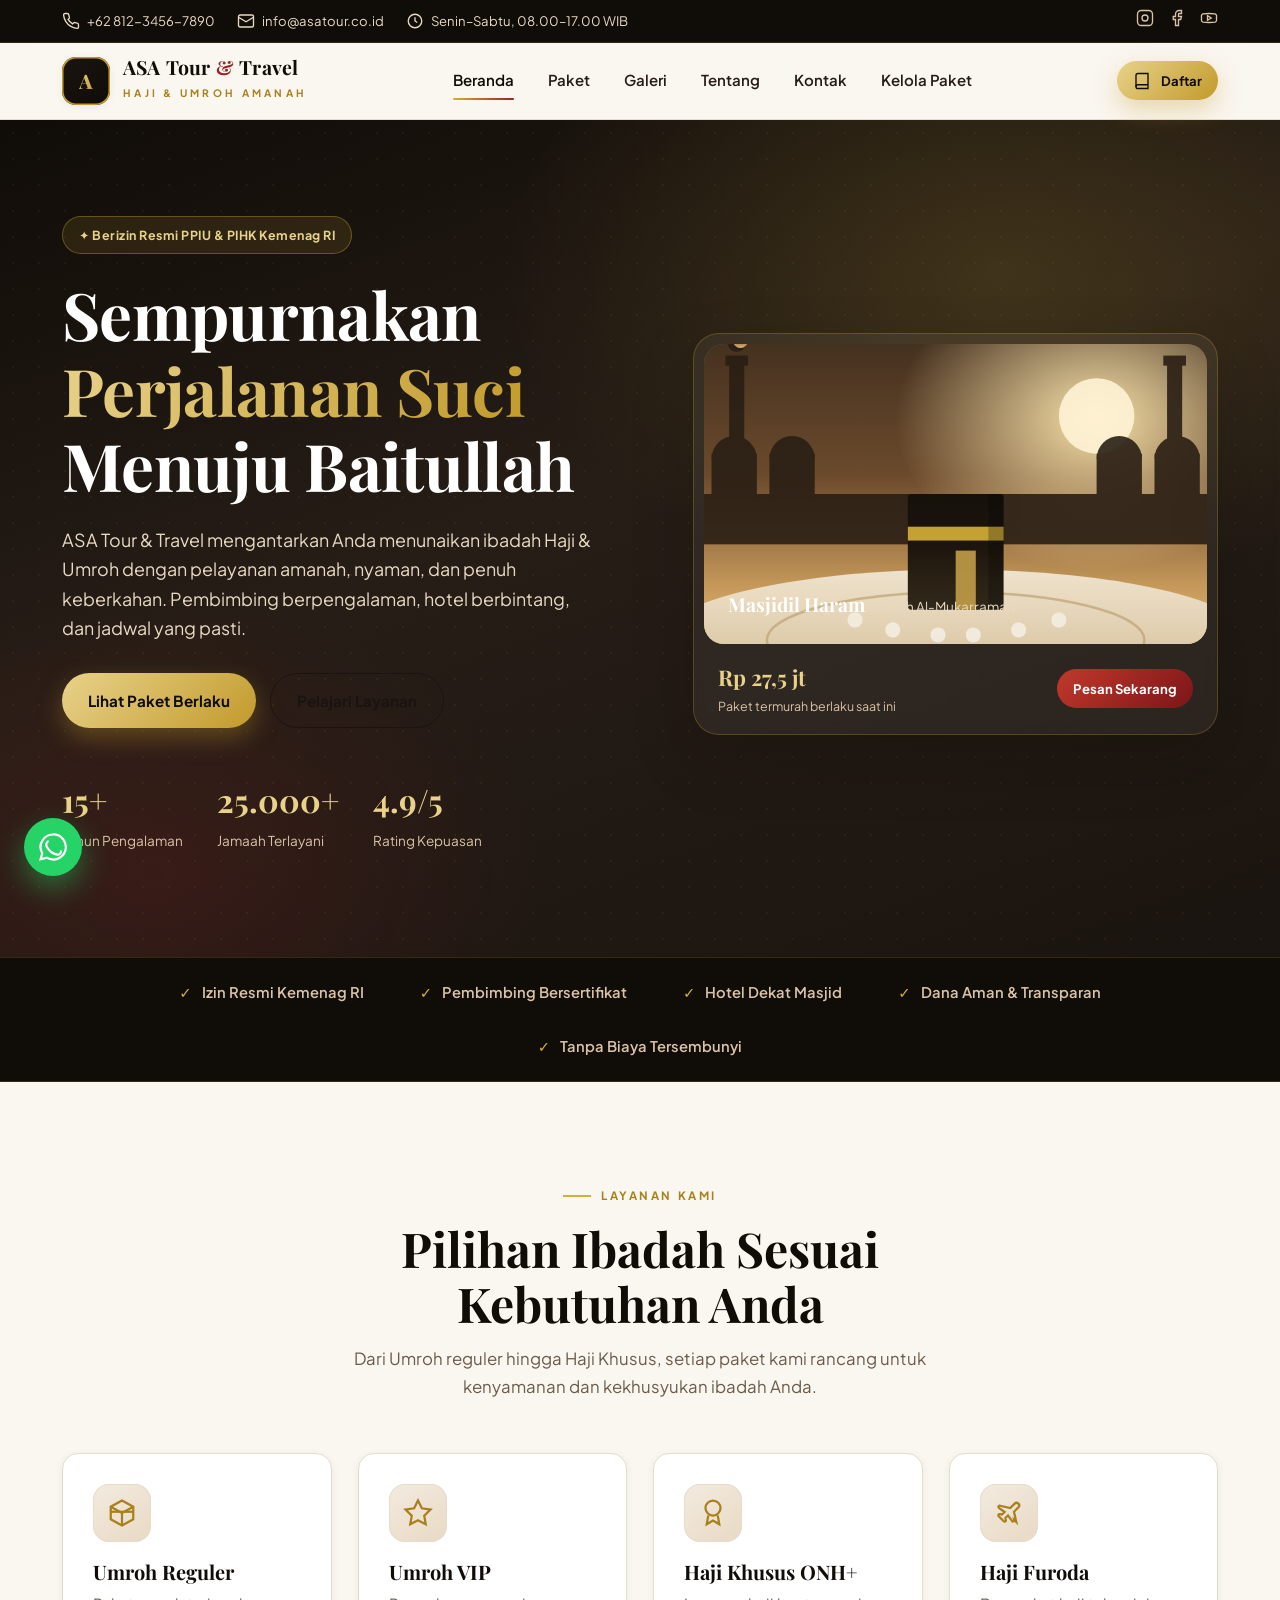
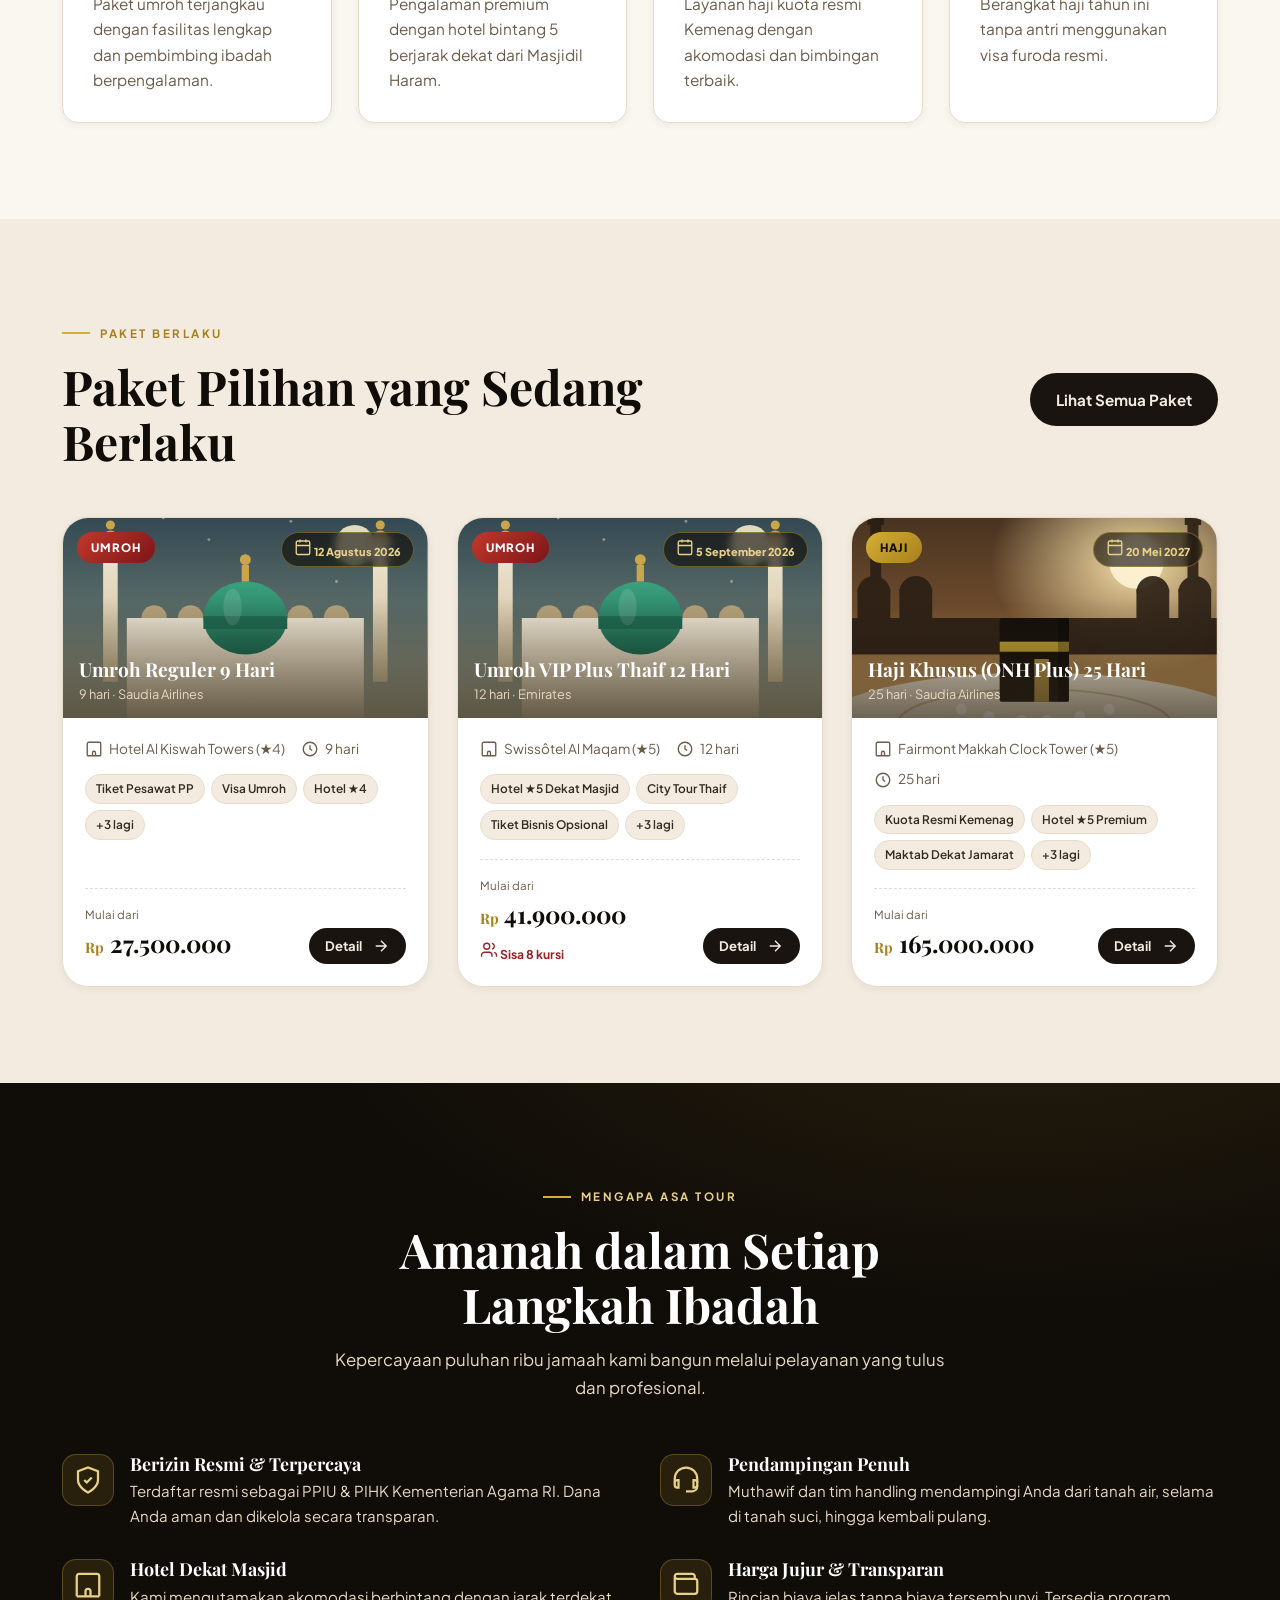
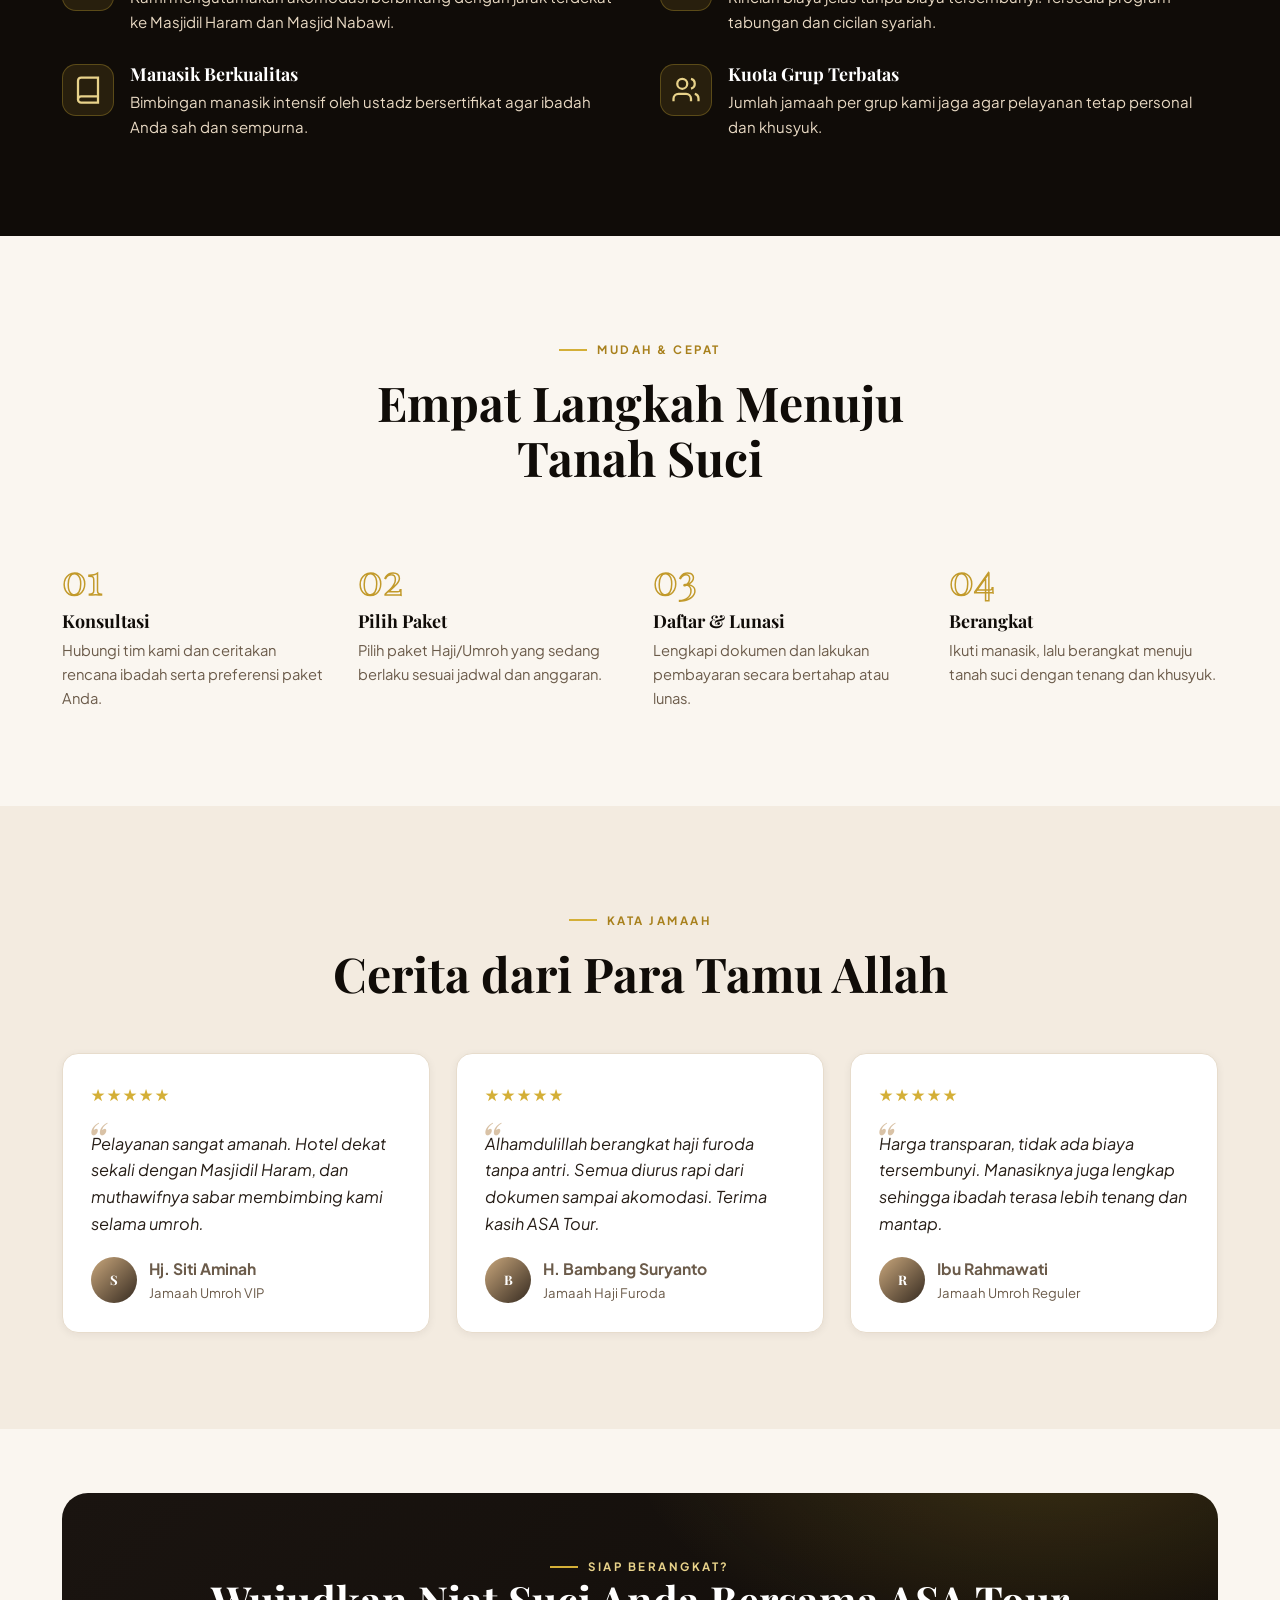
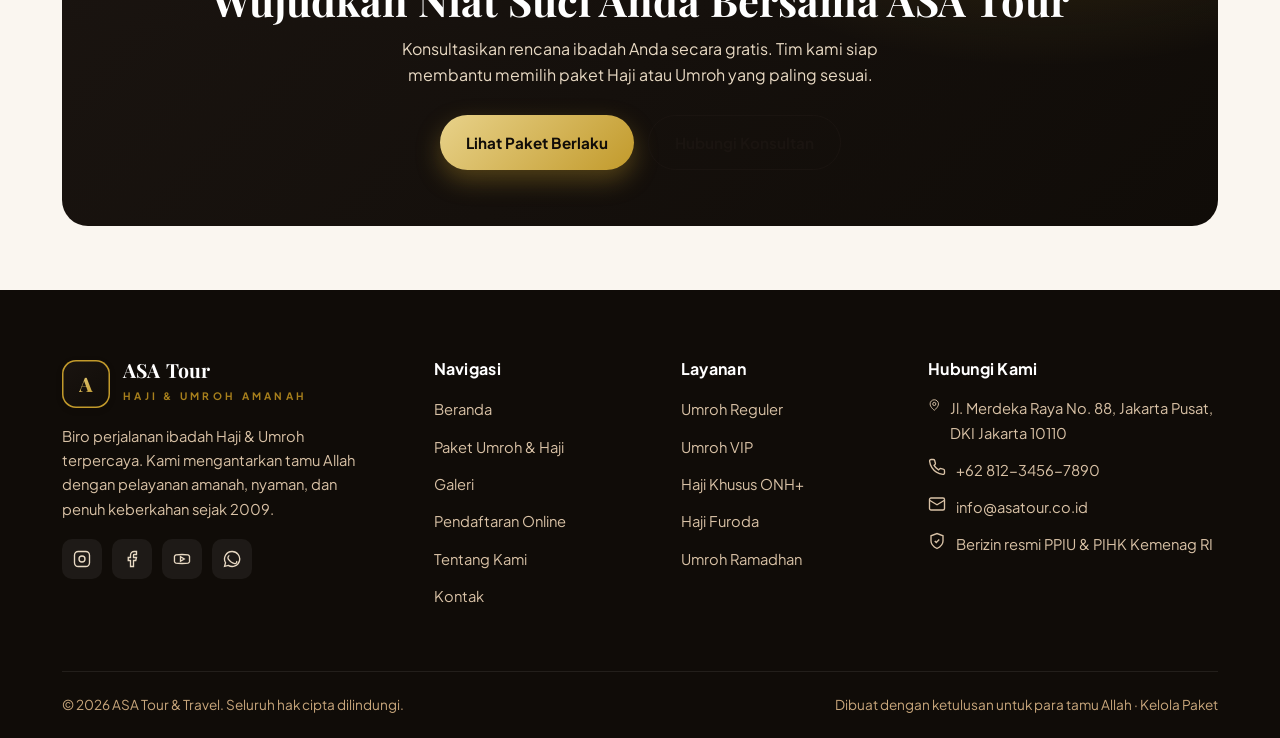
==== index.html @ 27e1a536 "feat: ASA Tour & Travel Haji & Umroh website - 7 pages: home, packages, gallery, online registration" ====
<!DOCTYPE html>
<html lang="id">
<head>
  <meta charset="UTF-8" />
  <meta name="viewport" content="width=device-width, initial-scale=1.0" />
  <title>ASA Tour &amp; Travel — Biro Perjalanan Haji &amp; Umroh Amanah</title>
  <meta name="description" content="ASA Tour & Travel — biro perjalanan ibadah Haji & Umroh terpercaya. Paket Umroh & Haji Khusus dengan pelayanan amanah, hotel berbintang, dan pembimbing berpengalaman." />
  <link rel="preconnect" href="https://fonts.googleapis.com" />
  <link rel="preconnect" href="https://fonts.gstatic.com" crossorigin />
  <link href="https://fonts.googleapis.com/css2?family=Playfair+Display:wght@500;600;700;800&family=Plus+Jakarta+Sans:wght@400;500;600;700;800&display=swap" rel="stylesheet" />
  <link rel="stylesheet" href="assets/css/style.css" />
</head>
<body>
  <div id="header"></div>

  <!-- ===================== HERO ===================== -->
  <section class="hero">
    <div class="container">
      <div class="hero-inner">
        <div class="hero-copy reveal">
          <span class="hero-badge">✦ Berizin Resmi PPIU &amp; PIHK Kemenag RI</span>
          <h1>Sempurnakan <span class="accent">Perjalanan Suci</span> Menuju Baitullah</h1>
          <p class="lead">ASA Tour &amp; Travel mengantarkan Anda menunaikan ibadah Haji &amp; Umroh dengan pelayanan amanah, nyaman, dan penuh keberkahan. Pembimbing berpengalaman, hotel berbintang, dan jadwal yang pasti.</p>
          <div class="hero-actions">
            <a href="paket.html" class="btn btn-gold">Lihat Paket Berlaku</a>
            <a href="#layanan" class="btn btn-ghost">Pelajari Layanan</a>
          </div>
          <div class="hero-stats">
            <div class="stat"><b>15+</b><span>Tahun Pengalaman</span></div>
            <div class="stat"><b>25.000+</b><span>Jamaah Terlayani</span></div>
            <div class="stat"><b>4.9/5</b><span>Rating Kepuasan</span></div>
          </div>
        </div>
        <div class="hero-visual reveal">
          <div class="hero-card">
            <div class="hc-image" id="heroScene">
              <div class="hc-caption"><b>Masjidil Haram</b><span>Makkah Al-Mukarramah</span></div>
            </div>
            <div class="hc-meta">
              <div class="hc-price"><b id="heroPrice">Rp 23,9 jt</b><span>Paket termurah berlaku saat ini</span></div>
              <a href="paket.html" class="btn btn-red btn-sm">Pesan Sekarang</a>
            </div>
          </div>
        </div>
      </div>
    </div>
  </section>

  <!-- ===================== TRUST STRIP ===================== -->
  <div class="trust">
    <div class="container">
      <span class="t-item"><span class="ic">✓</span> Izin Resmi Kemenag RI</span>
      <span class="t-item"><span class="ic">✓</span> Pembimbing Bersertifikat</span>
      <span class="t-item"><span class="ic">✓</span> Hotel Dekat Masjid</span>
      <span class="t-item"><span class="ic">✓</span> Dana Aman &amp; Transparan</span>
      <span class="t-item"><span class="ic">✓</span> Tanpa Biaya Tersembunyi</span>
    </div>
  </div>

  <!-- ===================== LAYANAN ===================== -->
  <section class="section" id="layanan">
    <div class="container">
      <div class="section-head center reveal">
        <span class="eyebrow">Layanan Kami</span>
        <h2>Pilihan Ibadah Sesuai Kebutuhan Anda</h2>
        <p>Dari Umroh reguler hingga Haji Khusus, setiap paket kami rancang untuk kenyamanan dan kekhusyukan ibadah Anda.</p>
      </div>
      <div class="grid grid-4" id="services"></div>
    </div>
  </section>

  <!-- ===================== PAKET UNGGULAN ===================== -->
  <section class="section bg-alt">
    <div class="container">
      <div class="pkg-toolbar">
        <div class="section-head reveal" style="margin-bottom:0">
          <span class="eyebrow">Paket Berlaku</span>
          <h2>Paket Pilihan yang Sedang Berlaku</h2>
        </div>
        <a href="paket.html" class="btn btn-dark">Lihat Semua Paket</a>
      </div>
      <div class="pkg-grid" id="featured"></div>
    </div>
  </section>

  <!-- ===================== KEUNGGULAN ===================== -->
  <section class="section bg-ink">
    <div class="container">
      <div class="section-head center reveal">
        <span class="eyebrow">Mengapa ASA Tour</span>
        <h2>Amanah dalam Setiap Langkah Ibadah</h2>
        <p>Kepercayaan puluhan ribu jamaah kami bangun melalui pelayanan yang tulus dan profesional.</p>
      </div>
      <div class="grid grid-2" id="whyus" style="gap:30px 40px"></div>
    </div>
  </section>

  <!-- ===================== PROSES ===================== -->
  <section class="section">
    <div class="container">
      <div class="section-head center reveal">
        <span class="eyebrow">Mudah &amp; Cepat</span>
        <h2>Empat Langkah Menuju Tanah Suci</h2>
      </div>
      <div class="steps" id="steps"></div>
    </div>
  </section>

  <!-- ===================== TESTIMONI ===================== -->
  <section class="section bg-alt">
    <div class="container">
      <div class="section-head center reveal">
        <span class="eyebrow">Kata Jamaah</span>
        <h2>Cerita dari Para Tamu Allah</h2>
      </div>
      <div class="grid grid-3" id="testi"></div>
    </div>
  </section>

  <!-- ===================== CTA ===================== -->
  <section class="section--tight">
    <div class="container">
      <div class="cta-band reveal">
        <span class="eyebrow" style="color:var(--gold-300);justify-content:center">Siap Berangkat?</span>
        <h2>Wujudkan Niat Suci Anda Bersama ASA Tour</h2>
        <p>Konsultasikan rencana ibadah Anda secara gratis. Tim kami siap membantu memilih paket Haji atau Umroh yang paling sesuai.</p>
        <div class="cta-actions">
          <a href="paket.html" class="btn btn-gold">Lihat Paket Berlaku</a>
          <a href="kontak.html" class="btn btn-ghost">Hubungi Konsultan</a>
        </div>
      </div>
    </div>
  </section>

  <div id="footer"></div>

  <script src="assets/js/data.js"></script>
  <script src="assets/js/layout.js"></script>
  <script src="assets/js/scenes.js"></script>
  <script src="assets/js/cards.js"></script>
  <script src="assets/js/home.js"></script>
</body>
</html>
---- assets/css/style.css ----
/* =========================================================
   ASA Tour & Travel — Design System
   Palette: dominant milk-brown (coklat susu) & black,
   accents in gold and red.
   ========================================================= */

:root {
  /* --- Milk brown (coklat susu) scale --- */
  --milk-50:  #faf6f0;
  --milk-100: #f3ebe0;
  --milk-200: #e8d9c3;
  --milk-300: #d9c2a6;
  --milk-400: #c9a77c;
  --milk-500: #b88f5f;
  --milk-600: #9c7448;

  /* --- Black / espresso scale --- */
  --ink-900: #100c08;
  --ink-800: #1a1410;
  --ink-700: #261d16;
  --ink-600: #352a20;
  --ink-500: #4a3a2c;

  /* --- Gold accent --- */
  --gold-300: #e8d28a;
  --gold-400: #d4af37;
  --gold-500: #c29a2b;
  --gold-600: #a8801c;

  /* --- Red accent --- */
  --red-400: #c0392b;
  --red-500: #9b2226;
  --red-600: #7d1518;

  /* --- Semantic --- */
  --bg:            var(--milk-50);
  --bg-alt:        var(--milk-100);
  --surface:       #ffffff;
  --text:          var(--ink-800);
  --text-soft:     #6b5b4a;
  --text-invert:   var(--milk-100);
  --border:        #e7dccc;
  --gold:          var(--gold-400);
  --red:           var(--red-500);

  --shadow-sm: 0 2px 8px rgba(26, 20, 16, 0.06);
  --shadow-md: 0 10px 30px rgba(26, 20, 16, 0.10);
  --shadow-lg: 0 24px 60px rgba(16, 12, 8, 0.22);

  --radius-sm: 8px;
  --radius:    16px;
  --radius-lg: 26px;

  --maxw: 1200px;
  --font-head: "Playfair Display", "Georgia", serif;
  --font-body: "Plus Jakarta Sans", "Segoe UI", system-ui, sans-serif;

  --ease: cubic-bezier(0.22, 1, 0.36, 1);
}

/* ----------------------------- Reset ----------------------------- */
*, *::before, *::after { box-sizing: border-box; }
* { margin: 0; padding: 0; }
html { scroll-behavior: smooth; -webkit-text-size-adjust: 100%; }

body {
  font-family: var(--font-body);
  color: var(--text);
  background: var(--bg);
  line-height: 1.65;
  font-size: 16px;
  overflow-x: hidden;
}

img { max-width: 100%; display: block; }
a { color: inherit; text-decoration: none; }
button { font-family: inherit; cursor: pointer; border: none; background: none; }
ul { list-style: none; }

h1, h2, h3, h4 { font-family: var(--font-head); font-weight: 700; line-height: 1.15; color: var(--ink-900); }

::selection { background: var(--gold); color: var(--ink-900); }

/* ----------------------------- Layout helpers ----------------------------- */
.container { width: 100%; max-width: var(--maxw); margin-inline: auto; padding-inline: 22px; }
.section { padding: 96px 0; }
.section--tight { padding: 64px 0; }
.bg-alt { background: var(--bg-alt); }
.bg-ink {
  background:
    radial-gradient(1200px 500px at 80% -10%, rgba(212,175,55,.10), transparent 60%),
    var(--ink-900);
  color: var(--text-invert);
}
.bg-ink h1, .bg-ink h2, .bg-ink h3 { color: #fff; }

.eyebrow {
  display: inline-flex; align-items: center; gap: 10px;
  font-family: var(--font-body); font-weight: 700;
  letter-spacing: .22em; text-transform: uppercase;
  font-size: .72rem; color: var(--gold-600);
}
.eyebrow::before { content: ""; width: 28px; height: 2px; background: var(--gold); display: inline-block; }
.bg-ink .eyebrow { color: var(--gold-300); }

.section-head { max-width: 640px; margin-bottom: 52px; }
.section-head.center { margin-inline: auto; text-align: center; }
.section-head.center .eyebrow { justify-content: center; }
.section-head h2 { font-size: clamp(1.9rem, 4vw, 3rem); margin: 16px 0 14px; }
.section-head p { color: var(--text-soft); font-size: 1.05rem; }
.bg-ink .section-head p { color: var(--milk-200); }

/* ----------------------------- Buttons ----------------------------- */
.btn {
  display: inline-flex; align-items: center; justify-content: center; gap: 10px;
  padding: 14px 26px; border-radius: 999px; font-weight: 700; font-size: .95rem;
  transition: transform .25s var(--ease), box-shadow .25s var(--ease), background .25s, color .25s;
  white-space: nowrap;
}
.btn:active { transform: translateY(1px) scale(.99); }
.btn-gold {
  background: linear-gradient(135deg, var(--gold-300), var(--gold-500));
  color: var(--ink-900); box-shadow: 0 10px 24px rgba(196,154,43,.35);
}
.btn-gold:hover { transform: translateY(-3px); box-shadow: 0 16px 34px rgba(196,154,43,.45); }
.btn-dark { background: var(--ink-800); color: var(--milk-100); }
.btn-dark:hover { transform: translateY(-3px); background: var(--ink-900); box-shadow: var(--shadow-md); }
.btn-red { background: linear-gradient(135deg, var(--red-400), var(--red-600)); color: #fff; }
.btn-red:hover { transform: translateY(-3px); box-shadow: 0 14px 30px rgba(123,21,24,.4); }
.btn-ghost { border: 1.5px solid currentColor; color: var(--ink-800); }
.btn-ghost:hover { background: var(--ink-900); color: var(--milk-100); border-color: var(--ink-900); }
.bg-ink .btn-ghost { color: var(--milk-100); }
.bg-ink .btn-ghost:hover { background: var(--milk-100); color: var(--ink-900); }
.btn-sm { padding: 9px 16px; font-size: .82rem; }
.btn-block { width: 100%; }

/* ----------------------------- Top bar ----------------------------- */
.topbar {
  background: var(--ink-900); color: var(--milk-200);
  font-size: .82rem; border-bottom: 1px solid rgba(212,175,55,.18);
}
.topbar .container { display: flex; justify-content: space-between; align-items: center; gap: 16px; padding-block: 9px; }
.topbar a:hover { color: var(--gold-300); }
.topbar .tb-left { display: flex; gap: 22px; flex-wrap: wrap; }
.topbar .tb-left span { display: inline-flex; align-items: center; gap: 7px; }
.topbar .tb-social { display: flex; gap: 14px; }
.topbar .tb-social a { color: var(--milk-300); }

/* ----------------------------- Header / Nav ----------------------------- */
.site-header {
  position: sticky; top: 0; z-index: 100;
  background: rgba(250,246,240,.86); backdrop-filter: blur(14px);
  border-bottom: 1px solid var(--border);
  transition: box-shadow .3s, background .3s;
}
.site-header.scrolled { box-shadow: var(--shadow-sm); background: rgba(250,246,240,.96); }
.nav { display: flex; align-items: center; justify-content: space-between; gap: 18px; padding-block: 14px; }

.brand { display: flex; align-items: center; gap: 13px; }
.brand-mark {
  width: 48px; height: 48px; border-radius: 14px; flex-shrink: 0;
  background: linear-gradient(145deg, var(--ink-800), var(--ink-900));
  display: grid; place-items: center; position: relative;
  box-shadow: inset 0 0 0 1.5px var(--gold-500), var(--shadow-sm);
}
.brand-mark span {
  font-family: var(--font-head); font-weight: 800; font-size: 1.25rem;
  background: linear-gradient(135deg, var(--gold-300), var(--gold-500));
  -webkit-background-clip: text; background-clip: text; color: transparent;
}
.brand-text b { font-family: var(--font-head); font-size: 1.22rem; color: var(--ink-900); letter-spacing: .01em; display: block; line-height: 1.05; }
.brand-text small { font-size: .64rem; letter-spacing: .32em; text-transform: uppercase; color: var(--gold-600); font-weight: 700; }

.nav-links { display: flex; align-items: center; gap: 4px; }
.nav-links a {
  padding: 9px 15px; border-radius: 999px; font-weight: 600; font-size: .94rem; color: var(--ink-700);
  position: relative; transition: color .2s, background .2s;
}
.nav-links a:hover { color: var(--gold-600); }
.nav-links a.active { color: var(--ink-900); }
.nav-links a.active::after {
  content: ""; position: absolute; left: 15px; right: 15px; bottom: 2px; height: 2px;
  background: linear-gradient(90deg, var(--gold-400), var(--red-500)); border-radius: 2px;
}
.nav-cta { display: flex; align-items: center; gap: 10px; }

.nav-toggle { display: none; width: 44px; height: 44px; border-radius: 12px; flex-direction: column; gap: 5px; justify-content: center; align-items: center; background: var(--ink-900); }
.nav-toggle span { width: 20px; height: 2px; background: var(--milk-100); border-radius: 2px; transition: .3s; }
.nav-toggle.open span:nth-child(1) { transform: translateY(7px) rotate(45deg); }
.nav-toggle.open span:nth-child(2) { opacity: 0; }
.nav-toggle.open span:nth-child(3) { transform: translateY(-7px) rotate(-45deg); }

/* ----------------------------- Hero ----------------------------- */
.hero { position: relative; color: var(--milk-100); overflow: hidden; isolation: isolate; }
.hero::before {
  content: ""; position: absolute; inset: 0; z-index: -2;
  background:
    radial-gradient(900px 600px at 78% 18%, rgba(212,175,55,.16), transparent 55%),
    radial-gradient(700px 500px at 12% 90%, rgba(155,34,38,.18), transparent 55%),
    linear-gradient(160deg, var(--ink-900) 0%, var(--ink-700) 45%, var(--ink-800) 100%);
}
.hero::after {
  content: ""; position: absolute; inset: 0; z-index: -1; opacity: .12;
  background-image: radial-gradient(rgba(212,175,55,.55) 1px, transparent 1px);
  background-size: 26px 26px;
}
.hero-inner { display: grid; grid-template-columns: 1.05fr .95fr; gap: 50px; align-items: center; padding: 96px 0 104px; }
.hero-badge {
  display: inline-flex; align-items: center; gap: 9px; padding: 8px 16px; border-radius: 999px;
  background: rgba(212,175,55,.12); border: 1px solid rgba(212,175,55,.35);
  color: var(--gold-300); font-weight: 700; font-size: .78rem; letter-spacing: .04em; margin-bottom: 22px;
}
.hero h1 { font-size: clamp(2.4rem, 5.4vw, 4.1rem); color: #fff; letter-spacing: -.01em; }
.hero h1 .accent {
  background: linear-gradient(120deg, var(--gold-300), var(--gold-500));
  -webkit-background-clip: text; background-clip: text; color: transparent;
}
.hero p.lead { margin: 22px 0 30px; font-size: 1.12rem; color: var(--milk-200); max-width: 540px; }
.hero-actions { display: flex; gap: 14px; flex-wrap: wrap; }
.hero-stats { display: flex; gap: 34px; margin-top: 46px; flex-wrap: wrap; }
.hero-stats .stat b { font-family: var(--font-head); font-size: 2rem; color: var(--gold-300); display: block; }
.hero-stats .stat span { font-size: .85rem; color: var(--milk-300); }

.hero-card {
  background: rgba(255,255,255,.06); border: 1px solid rgba(212,175,55,.25);
  border-radius: var(--radius-lg); padding: 10px; backdrop-filter: blur(6px);
  box-shadow: var(--shadow-lg);
}
.hero-card .hc-image {
  height: 300px; border-radius: 20px; position: relative; overflow: hidden;
  background:
    linear-gradient(180deg, transparent 30%, rgba(16,12,8,.7)),
    radial-gradient(120% 120% at 50% 0%, var(--milk-400), var(--ink-700) 75%);
  display: flex; align-items: flex-end; padding: 24px;
}
.hc-kaaba {
  position: absolute; top: 50%; left: 50%; transform: translate(-50%,-58%);
  width: 110px; height: 110px; border-radius: 14px;
  background: linear-gradient(160deg, #2b2b2b, #050505);
  box-shadow: 0 0 0 6px rgba(212,175,55,.18), 0 20px 50px rgba(0,0,0,.5);
}
.hc-kaaba::after {
  content: ""; position: absolute; left: 0; right: 0; top: 38%; height: 14px;
  background: repeating-linear-gradient(90deg, var(--gold-400) 0 8px, transparent 8px 14px);
  opacity: .8;
}
.hero-card .hc-caption { position: relative; z-index: 2; }
.hero-card .hc-caption b { color: #fff; font-family: var(--font-head); font-size: 1.2rem; }
.hero-card .hc-caption span { color: var(--milk-200); font-size: .85rem; }
.hero-card .hc-meta { display: flex; justify-content: space-between; align-items: center; padding: 16px 14px 8px; }
.hc-price b { color: var(--gold-300); font-size: 1.35rem; font-family: var(--font-head); }
.hc-price span { color: var(--milk-300); font-size: .78rem; display: block; }

/* marquee trust strip */
.trust { border-top: 1px solid rgba(212,175,55,.18); border-bottom: 1px solid rgba(212,175,55,.18); background: var(--ink-900); }
.trust .container { display: flex; flex-wrap: wrap; gap: 30px 56px; justify-content: center; align-items: center; padding-block: 22px; }
.trust .t-item { color: var(--milk-300); font-weight: 600; font-size: .92rem; display: inline-flex; align-items: center; gap: 10px; }
.trust .t-item .ic { color: var(--gold-400); }

/* ----------------------------- Generic cards / grids ----------------------------- */
.grid { display: grid; gap: 26px; }
.grid-2 { grid-template-columns: repeat(2, 1fr); }
.grid-3 { grid-template-columns: repeat(3, 1fr); }
.grid-4 { grid-template-columns: repeat(4, 1fr); }

.card {
  background: var(--surface); border: 1px solid var(--border); border-radius: var(--radius);
  padding: 30px; box-shadow: var(--shadow-sm); transition: transform .3s var(--ease), box-shadow .3s, border-color .3s;
}
.card:hover { transform: translateY(-6px); box-shadow: var(--shadow-md); border-color: var(--milk-300); }
.card .card-ic {
  width: 58px; height: 58px; border-radius: 16px; display: grid; place-items: center; margin-bottom: 18px;
  background: linear-gradient(145deg, var(--milk-100), var(--milk-200)); color: var(--gold-600);
  box-shadow: inset 0 0 0 1px var(--border);
}
.card h3 { font-size: 1.25rem; margin-bottom: 8px; }
.card p { color: var(--text-soft); font-size: .96rem; }

/* ----------------------------- Registration ----------------------------- */
.register-grid { display: grid; grid-template-columns: 1.5fr 1fr; gap: 34px; align-items: start; }
.register-card { background: var(--surface); border: 1px solid var(--border); border-radius: var(--radius-lg); padding: 34px; box-shadow: var(--shadow-sm); }
.register-card h3 { font-size: 1.4rem; margin-bottom: 4px; }
.form-section-title { font-family: var(--font-body); font-weight: 800; font-size: .82rem; letter-spacing: .12em; text-transform: uppercase; color: var(--gold-600); margin: 22px 0 12px; display: flex; align-items: center; gap: 10px; }
.form-section-title::after { content: ""; flex: 1; height: 1px; background: var(--border); }
.summary-card { position: sticky; top: 92px; background: var(--surface); border: 1px solid var(--border); border-radius: var(--radius-lg); overflow: hidden; box-shadow: var(--shadow-sm); }
.summary-card .sum-media { position: relative; height: 160px; }
.summary-card .sum-media .pkg-type { position: absolute; top: 14px; left: 14px; z-index: 3; }
.summary-card .sum-body { padding: 20px 22px 24px; }
.summary-card .sum-body > b { font-family: var(--font-head); font-size: 1.2rem; display: block; margin-bottom: 10px; }
.summary-card .sum-meta { display: grid; gap: 8px; color: var(--text-soft); font-size: .88rem; margin-bottom: 16px; }
.summary-card .sum-meta span { display: inline-flex; align-items: center; gap: 8px; }
.summary-card .sum-meta .ic { color: var(--gold-600); }
.summary-card .sum-price { border-top: 1px dashed var(--border); padding-top: 14px; }
.summary-card .sum-price span { font-size: .78rem; color: var(--text-soft); display: block; }
.summary-card .sum-price b { font-family: var(--font-head); font-size: 1.5rem; color: var(--ink-900); }
.summary-note { margin-top: 16px; font-size: .82rem; color: var(--text-soft); display: flex; gap: 8px; }
.summary-note .ic { color: var(--gold-600); flex-shrink: 0; }

/* ----------------------------- Gallery ----------------------------- */
.gallery-grid { display: grid; grid-template-columns: repeat(3, 1fr); grid-auto-rows: 200px; gap: 16px; }
.gallery-item { position: relative; border-radius: var(--radius); overflow: hidden; cursor: pointer; box-shadow: var(--shadow-sm); border: 1px solid var(--border); }
.gallery-item.tall { grid-row: span 2; }
.gallery-item.wide { grid-column: span 2; }
.gallery-item .g-cap { position: absolute; left: 0; right: 0; bottom: 0; z-index: 3; padding: 16px; color: #fff; background: linear-gradient(180deg, transparent, rgba(16,12,8,.7)); transform: translateY(8px); opacity: 0; transition: .3s var(--ease); }
.gallery-item .g-cap b { font-family: var(--font-head); font-size: 1.05rem; display: block; }
.gallery-item .g-cap span { font-size: .8rem; color: var(--milk-200); }
.gallery-item:hover .g-cap { transform: none; opacity: 1; }
.gallery-item .scene { transition: transform .5s var(--ease); }
.gallery-item:hover .scene, .gallery-item:hover .scene-photo { transform: scale(1.06); }
.lightbox { position: fixed; inset: 0; z-index: 250; background: rgba(16,12,8,.88); backdrop-filter: blur(6px); display: none; align-items: center; justify-content: center; padding: 30px; }
.lightbox.open { display: flex; animation: fade .25s var(--ease); }
.lightbox .lb-stage { width: min(900px, 92vw); height: min(560px, 74vh); border-radius: var(--radius-lg); overflow: hidden; position: relative; box-shadow: var(--shadow-lg); background: var(--ink-800); }
.lightbox .lb-cap { position: absolute; left: 0; right: 0; bottom: 0; z-index: 3; padding: 22px 26px; color: #fff; background: linear-gradient(180deg, transparent, rgba(16,12,8,.78)); }
.lightbox .lb-cap b { font-family: var(--font-head); font-size: 1.4rem; display: block; }
.lightbox .lb-close { position: absolute; top: 18px; right: 18px; z-index: 260; width: 46px; height: 46px; border-radius: 50%; background: rgba(255,255,255,.14); color: #fff; display: grid; place-items: center; }
.lightbox .lb-close:hover { background: var(--red-500); }
.lightbox .lb-nav { position: absolute; top: 50%; transform: translateY(-50%); z-index: 260; width: 50px; height: 50px; border-radius: 50%; background: rgba(255,255,255,.14); color: #fff; display: grid; place-items: center; }
.lightbox .lb-nav:hover { background: var(--gold-500); color: var(--ink-900); }
.lightbox .lb-prev { left: 18px; }
.lightbox .lb-next { right: 18px; }

/* ----------------------------- Admin tabs ----------------------------- */
.admin-tabs { display: inline-flex; gap: 4px; background: var(--surface); border: 1px solid var(--border); border-radius: 999px; padding: 5px; box-shadow: var(--shadow-sm); margin-bottom: 22px; }
.admin-tabs button { padding: 9px 18px; border-radius: 999px; font-weight: 700; font-size: .88rem; color: var(--text-soft); }
.admin-tabs button.active { background: var(--ink-900); color: var(--milk-100); }
.reg-status { padding: 5px 12px; border-radius: 999px; font-size: .74rem; font-weight: 700; border: none; cursor: pointer; }
.reg-status.baru { background: rgba(212,175,55,.18); color: var(--gold-600); }
.reg-status.diproses { background: rgba(192,57,43,.12); color: var(--red-500); }
.reg-status.selesai { background: rgba(56,142,60,.14); color: #2e7d32; }

@media (max-width: 760px) {
  .register-grid { grid-template-columns: 1fr; }
  .summary-card { position: static; }
  .gallery-grid { grid-template-columns: 1fr 1fr; grid-auto-rows: 150px; }
  .gallery-item.wide { grid-column: span 2; }
}

/* ----------------------------- Scene illustrations ----------------------------- */
.scene-wrap { position: absolute; inset: 0; overflow: hidden; }
.scene { position: absolute; inset: 0; width: 100%; height: 100%; display: block; }
.scene-photo { position: absolute; inset: 0; width: 100%; height: 100%; object-fit: cover; }

.icon { width: 26px; height: 26px; stroke-width: 1.8; fill: none; stroke: currentColor; }
.icon-lg { width: 30px; height: 30px; }
.icon-sm { width: 18px; height: 18px; }

/* ----------------------------- Package cards ----------------------------- */
.pkg-toolbar { display: flex; flex-wrap: wrap; gap: 14px; justify-content: space-between; align-items: center; margin-bottom: 34px; }
.filter-tabs { display: inline-flex; background: var(--surface); border: 1px solid var(--border); border-radius: 999px; padding: 5px; box-shadow: var(--shadow-sm); }
.filter-tabs button {
  padding: 9px 20px; border-radius: 999px; font-weight: 700; font-size: .9rem; color: var(--text-soft); transition: .25s;
}
.filter-tabs button.active { background: var(--ink-900); color: var(--milk-100); }
.pkg-search { display: flex; align-items: center; gap: 8px; background: var(--surface); border: 1px solid var(--border); border-radius: 999px; padding: 8px 16px; box-shadow: var(--shadow-sm); }
.pkg-search input { border: none; outline: none; font-family: inherit; font-size: .92rem; background: none; min-width: 180px; color: var(--text); }
.pkg-search .ic { color: var(--gold-600); }

.pkg-grid { display: grid; grid-template-columns: repeat(3, 1fr); gap: 28px; }

.pkg {
  background: var(--surface); border: 1px solid var(--border); border-radius: var(--radius-lg);
  overflow: hidden; box-shadow: var(--shadow-sm); display: flex; flex-direction: column;
  transition: transform .35s var(--ease), box-shadow .35s, border-color .35s;
}
.pkg:hover { transform: translateY(-8px); box-shadow: var(--shadow-lg); border-color: var(--milk-300); }
.pkg-media { position: relative; height: 200px; overflow: hidden; }
.pkg-media .ph {
  position: absolute; inset: 0;
  background: linear-gradient(155deg, var(--milk-400), var(--ink-700));
  display: grid; place-items: center; transition: transform .5s var(--ease);
}
.pkg:hover .pkg-media .ph { transform: scale(1.06); }
.pkg-media .ph svg { width: 64px; height: 64px; color: rgba(255,255,255,.5); }
.pkg-media .scrim { position: absolute; inset: 0; background: linear-gradient(180deg, transparent 40%, rgba(16,12,8,.55)); }
.pkg-type {
  position: absolute; top: 14px; left: 14px; z-index: 3; padding: 6px 14px; border-radius: 999px;
  font-size: .72rem; font-weight: 800; letter-spacing: .08em; text-transform: uppercase; color: #fff;
}
.pkg-type.haji { background: linear-gradient(135deg, var(--gold-400), var(--gold-600)); color: var(--ink-900); }
.pkg-type.umroh { background: linear-gradient(135deg, var(--red-400), var(--red-600)); }
.pkg-flag {
  position: absolute; top: 14px; right: 14px; z-index: 3; padding: 5px 12px; border-radius: 999px;
  font-size: .68rem; font-weight: 800; background: rgba(16,12,8,.62); color: var(--gold-300);
  border: 1px solid rgba(212,175,55,.4); backdrop-filter: blur(4px);
}
.pkg-media .pm-title { position: absolute; left: 16px; bottom: 12px; z-index: 3; color: #fff; }
.pkg-media .pm-title b { font-family: var(--font-head); font-size: 1.2rem; display: block; line-height: 1.15; }
.pkg-media .pm-title span { font-size: .8rem; color: var(--milk-200); }

.pkg-body { padding: 20px 22px 22px; display: flex; flex-direction: column; flex: 1; }
.pkg-meta { display: flex; flex-wrap: wrap; gap: 8px 16px; color: var(--text-soft); font-size: .85rem; margin-bottom: 14px; }
.pkg-meta span { display: inline-flex; align-items: center; gap: 6px; }
.pkg-meta .ic { color: var(--gold-600); }
.pkg-facils { display: flex; flex-wrap: wrap; gap: 6px; margin-bottom: 18px; }
.pkg-facils .chip { font-size: .74rem; font-weight: 600; padding: 4px 10px; border-radius: 999px; background: var(--milk-100); color: var(--ink-600); border: 1px solid var(--border); }
.pkg-foot { margin-top: auto; display: flex; align-items: flex-end; justify-content: space-between; gap: 12px; padding-top: 16px; border-top: 1px dashed var(--border); }
.pkg-price small { color: var(--text-soft); font-size: .72rem; display: block; }
.pkg-price b { font-family: var(--font-head); font-size: 1.5rem; color: var(--ink-900); }
.pkg-price b .cur { font-size: .9rem; color: var(--gold-600); }
.pkg-quota { font-size: .76rem; color: var(--red-500); font-weight: 700; margin-top: 6px; }

.empty-state { text-align: center; padding: 80px 20px; color: var(--text-soft); border: 2px dashed var(--border); border-radius: var(--radius-lg); background: var(--surface); }
.empty-state svg { width: 56px; height: 56px; color: var(--milk-300); margin-bottom: 14px; }

/* ----------------------------- Why us / features ----------------------------- */
.feature { display: flex; gap: 16px; }
.feature .f-ic { width: 52px; height: 52px; flex-shrink: 0; border-radius: 14px; display: grid; place-items: center; background: rgba(212,175,55,.12); color: var(--gold-300); border: 1px solid rgba(212,175,55,.3); }
.feature h4 { font-size: 1.12rem; color: #fff; margin-bottom: 5px; }
.feature p { color: var(--milk-200); font-size: .94rem; }

/* ----------------------------- Process steps ----------------------------- */
.steps { display: grid; grid-template-columns: repeat(4, 1fr); gap: 26px; counter-reset: step; }
.step { position: relative; padding-top: 20px; }
.step .num {
  font-family: var(--font-head); font-size: 2.6rem; color: transparent;
  -webkit-text-stroke: 1.5px var(--gold-500); line-height: 1; margin-bottom: 12px;
}
.step h4 { font-size: 1.12rem; margin-bottom: 6px; }
.step p { color: var(--text-soft); font-size: .92rem; }

/* ----------------------------- Testimonials ----------------------------- */
.testi { background: var(--surface); border: 1px solid var(--border); border-radius: var(--radius); padding: 28px; box-shadow: var(--shadow-sm); }
.testi .quote { color: var(--ink-700); font-size: 1.02rem; font-style: italic; margin-bottom: 18px; position: relative; padding-top: 12px; }
.testi .quote::before { content: "“"; font-family: var(--font-head); font-size: 3.2rem; color: var(--milk-300); position: absolute; top: -22px; left: -6px; }
.testi .who { display: flex; align-items: center; gap: 12px; }
.testi .who .av { width: 46px; height: 46px; border-radius: 50%; background: linear-gradient(135deg, var(--milk-400), var(--ink-600)); display: grid; place-items: center; color: #fff; font-weight: 700; font-family: var(--font-head); }
.testi .who b { display: block; font-family: var(--font-body); font-size: .98rem; }
.testi .who span { font-size: .82rem; color: var(--text-soft); }
.stars { color: var(--gold-400); letter-spacing: 2px; margin-bottom: 10px; }

/* ----------------------------- CTA band ----------------------------- */
.cta-band {
  position: relative; overflow: hidden; border-radius: var(--radius-lg);
  background:
    radial-gradient(700px 400px at 85% -20%, rgba(212,175,55,.22), transparent 60%),
    linear-gradient(135deg, var(--ink-800), var(--ink-900));
  color: var(--milk-100); padding: 56px; text-align: center;
}
.cta-band h2 { color: #fff; font-size: clamp(1.8rem, 4vw, 2.6rem); margin-bottom: 12px; }
.cta-band p { color: var(--milk-200); max-width: 560px; margin: 0 auto 26px; }
.cta-actions { display: flex; gap: 14px; justify-content: center; flex-wrap: wrap; }

/* ----------------------------- Page hero (inner) ----------------------------- */
.page-hero { position: relative; color: var(--milk-100); padding: 70px 0 64px; overflow: hidden; isolation: isolate; }
.page-hero::before {
  content: ""; position: absolute; inset: 0; z-index: -1;
  background:
    radial-gradient(700px 400px at 80% 0%, rgba(212,175,55,.16), transparent 55%),
    linear-gradient(150deg, var(--ink-900), var(--ink-700));
}
.page-hero .crumbs { font-size: .85rem; color: var(--milk-300); margin-bottom: 14px; }
.page-hero .crumbs a:hover { color: var(--gold-300); }
.page-hero h1 { color: #fff; font-size: clamp(2rem, 4.5vw, 3.2rem); }
.page-hero p { color: var(--milk-200); max-width: 560px; margin-top: 12px; }

/* ----------------------------- Forms ----------------------------- */
.field { margin-bottom: 16px; }
.field label { display: block; font-weight: 700; font-size: .85rem; margin-bottom: 6px; color: var(--ink-700); }
.field .hint { font-weight: 500; color: var(--text-soft); font-size: .78rem; }
.input, .select, .textarea {
  width: 100%; padding: 12px 14px; border-radius: var(--radius-sm); border: 1.5px solid var(--border);
  background: var(--surface); font-family: inherit; font-size: .95rem; color: var(--text); transition: border-color .2s, box-shadow .2s;
}
.input:focus, .select:focus, .textarea:focus { outline: none; border-color: var(--gold-500); box-shadow: 0 0 0 3px rgba(212,175,55,.18); }
.textarea { resize: vertical; min-height: 110px; }
.form-row { display: grid; grid-template-columns: 1fr 1fr; gap: 16px; }
.form-row-3 { display: grid; grid-template-columns: 1fr 1fr 1fr; gap: 16px; }

/* ----------------------------- Admin ----------------------------- */
.admin-shell { display: grid; grid-template-columns: 320px 1fr; gap: 28px; align-items: start; }
.admin-panel { background: var(--surface); border: 1px solid var(--border); border-radius: var(--radius); padding: 24px; box-shadow: var(--shadow-sm); position: sticky; top: 92px; }
.admin-panel h3 { font-size: 1.2rem; margin-bottom: 4px; }
.admin-panel .sub { color: var(--text-soft); font-size: .86rem; margin-bottom: 18px; }
.admin-stats { display: grid; grid-template-columns: repeat(3,1fr); gap: 12px; margin-bottom: 26px; }
.admin-stat { background: var(--bg-alt); border: 1px solid var(--border); border-radius: var(--radius-sm); padding: 14px; text-align: center; }
.admin-stat b { display: block; font-family: var(--font-head); font-size: 1.5rem; color: var(--ink-900); }
.admin-stat span { font-size: .72rem; color: var(--text-soft); }

.admin-list { display: grid; gap: 14px; }
.admin-row { display: flex; gap: 16px; align-items: center; background: var(--surface); border: 1px solid var(--border); border-radius: var(--radius); padding: 16px; box-shadow: var(--shadow-sm); transition: border-color .2s; }
.admin-row:hover { border-color: var(--milk-300); }
.admin-row .ar-thumb { width: 64px; height: 64px; border-radius: 12px; flex-shrink: 0; display: grid; place-items: center; color: #fff; font-family: var(--font-head); font-weight: 700; font-size: 1.1rem; }
.admin-row .ar-thumb.haji { background: linear-gradient(145deg, var(--gold-400), var(--gold-600)); color: var(--ink-900); }
.admin-row .ar-thumb.umroh { background: linear-gradient(145deg, var(--red-400), var(--red-600)); }
.admin-row .ar-main { flex: 1; min-width: 0; }
.admin-row .ar-main b { font-size: 1.02rem; }
.admin-row .ar-main .ar-meta { font-size: .82rem; color: var(--text-soft); display: flex; flex-wrap: wrap; gap: 4px 14px; margin-top: 3px; }
.admin-row .ar-actions { display: flex; gap: 8px; flex-shrink: 0; }
.icon-btn { width: 38px; height: 38px; border-radius: 10px; display: grid; place-items: center; border: 1.5px solid var(--border); color: var(--ink-700); transition: .2s; background: var(--surface); }
.icon-btn:hover { border-color: var(--gold-500); color: var(--gold-600); }
.icon-btn.danger:hover { border-color: var(--red-500); color: var(--red-500); }

.badge { display: inline-flex; align-items: center; gap: 6px; padding: 3px 10px; border-radius: 999px; font-size: .72rem; font-weight: 700; }
.badge.on { background: rgba(56,142,60,.12); color: #2e7d32; }
.badge.off { background: rgba(123,21,24,.1); color: var(--red-500); }
.dot { width: 7px; height: 7px; border-radius: 50%; background: currentColor; }

.switch { position: relative; display: inline-block; width: 44px; height: 24px; flex-shrink: 0; }
.switch input { display: none; }
.switch .track { position: absolute; inset: 0; background: var(--milk-300); border-radius: 999px; transition: .25s; }
.switch .track::before { content: ""; position: absolute; width: 18px; height: 18px; left: 3px; top: 3px; background: #fff; border-radius: 50%; transition: .25s; box-shadow: var(--shadow-sm); }
.switch input:checked + .track { background: linear-gradient(135deg, var(--gold-400), var(--gold-600)); }
.switch input:checked + .track::before { transform: translateX(20px); }

/* ----------------------------- Modal ----------------------------- */
.modal-overlay { position: fixed; inset: 0; z-index: 200; background: rgba(16,12,8,.6); backdrop-filter: blur(4px); display: none; align-items: center; justify-content: center; padding: 22px; }
.modal-overlay.open { display: flex; animation: fade .25s var(--ease); }
.modal { background: var(--bg); border-radius: var(--radius-lg); width: 100%; max-width: 640px; max-height: 90vh; overflow: auto; box-shadow: var(--shadow-lg); animation: pop .3s var(--ease); }
.modal-detail { max-width: 760px; }
.modal-head { display: flex; align-items: center; justify-content: space-between; padding: 22px 26px; border-bottom: 1px solid var(--border); position: sticky; top: 0; background: var(--bg); z-index: 2; }
.modal-head h3 { font-size: 1.4rem; }
.modal-body { padding: 26px; }
.modal-foot { padding: 18px 26px; border-top: 1px solid var(--border); display: flex; gap: 12px; justify-content: flex-end; position: sticky; bottom: 0; background: var(--bg); }
.modal-close { width: 40px; height: 40px; border-radius: 50%; display: grid; place-items: center; background: var(--bg-alt); color: var(--ink-700); transition: .2s; }
.modal-close:hover { background: var(--red-500); color: #fff; }

@keyframes fade { from { opacity: 0; } to { opacity: 1; } }
@keyframes pop { from { opacity: 0; transform: translateY(16px) scale(.98); } to { opacity: 1; transform: none; } }

/* detail modal content */
.detail-hero { height: 200px; border-radius: var(--radius); position: relative; overflow: hidden; margin-bottom: 22px; display: flex; align-items: flex-end; padding: 20px; }
.detail-hero .scrim { position: absolute; inset: 0; background: linear-gradient(180deg, transparent 30%, rgba(16,12,8,.7)); }
.detail-hero .dh-text { position: relative; z-index: 2; color: #fff; }
.detail-hero .dh-text b { font-family: var(--font-head); font-size: 1.8rem; display: block; }
.detail-grid { display: grid; grid-template-columns: 1fr 1fr; gap: 14px; margin-bottom: 22px; }
.detail-item { background: var(--surface); border: 1px solid var(--border); border-radius: var(--radius-sm); padding: 14px; }
.detail-item span { font-size: .76rem; color: var(--text-soft); text-transform: uppercase; letter-spacing: .05em; display: block; }
.detail-item b { font-size: 1.02rem; }
.detail-list { display: grid; gap: 8px; margin: 8px 0 22px; }
.detail-list li { display: flex; gap: 10px; align-items: flex-start; color: var(--ink-700); font-size: .95rem; }
.detail-list .ic { color: #2e7d32; flex-shrink: 0; margin-top: 3px; }

/* ----------------------------- Contact ----------------------------- */
.contact-grid { display: grid; grid-template-columns: 1fr 1fr; gap: 40px; align-items: start; }
.info-list { display: grid; gap: 18px; margin-top: 8px; }
.info-item { display: flex; gap: 14px; align-items: flex-start; }
.info-item .ii-ic { width: 48px; height: 48px; border-radius: 12px; flex-shrink: 0; display: grid; place-items: center; background: var(--bg-alt); color: var(--gold-600); border: 1px solid var(--border); }
.info-item b { display: block; }
.info-item span { color: var(--text-soft); font-size: .92rem; }
.map-embed { height: 280px; border-radius: var(--radius); margin-top: 26px; background: linear-gradient(135deg, var(--milk-200), var(--milk-400)); display: grid; place-items: center; color: var(--ink-700); border: 1px solid var(--border); }

/* ----------------------------- About ----------------------------- */
.about-grid { display: grid; grid-template-columns: 1fr 1fr; gap: 50px; align-items: center; }
.about-visual { border-radius: var(--radius-lg); height: 420px; position: relative; overflow: hidden; background: linear-gradient(160deg, var(--milk-400), var(--ink-800)); box-shadow: var(--shadow-md); }
.about-visual .badge-float { position: absolute; bottom: 22px; left: 22px; right: 22px; background: rgba(255,255,255,.95); border-radius: var(--radius); padding: 18px 20px; display: flex; gap: 16px; align-items: center; box-shadow: var(--shadow-md); }
.about-visual .badge-float .bf-ic { width: 50px; height: 50px; border-radius: 12px; background: linear-gradient(135deg, var(--gold-300), var(--gold-500)); display: grid; place-items: center; color: var(--ink-900); }
.values { display: grid; grid-template-columns: 1fr 1fr; gap: 18px; margin-top: 26px; }
.value { display: flex; gap: 12px; }
.value .v-ic { color: var(--gold-600); flex-shrink: 0; }
.value b { display: block; }
.value p { font-size: .9rem; color: var(--text-soft); }

.stat-strip { display: grid; grid-template-columns: repeat(4,1fr); gap: 20px; }
.stat-strip .ss { text-align: center; }
.stat-strip .ss b { font-family: var(--font-head); font-size: 2.6rem; color: var(--gold-300); display: block; }
.stat-strip .ss span { color: var(--milk-200); font-size: .9rem; }

/* ----------------------------- Footer ----------------------------- */
.site-footer { background: var(--ink-900); color: var(--milk-200); padding-top: 70px; }
.footer-grid { display: grid; grid-template-columns: 1.6fr 1fr 1fr 1.4fr; gap: 40px; padding-bottom: 50px; }
.footer-grid h4 { color: #fff; font-family: var(--font-body); font-size: 1rem; margin-bottom: 18px; letter-spacing: .02em; }
.footer-grid .brand-text b { color: #fff; }
.footer-about p { color: var(--milk-300); font-size: .92rem; margin: 16px 0 18px; max-width: 320px; }
.footer-social { display: flex; gap: 10px; }
.footer-social a { width: 40px; height: 40px; border-radius: 10px; display: grid; place-items: center; background: rgba(255,255,255,.06); color: var(--milk-200); transition: .2s; }
.footer-social a:hover { background: var(--gold-500); color: var(--ink-900); }
.footer-links li { margin-bottom: 11px; }
.footer-links a { color: var(--milk-300); font-size: .92rem; transition: .2s; }
.footer-links a:hover { color: var(--gold-300); padding-left: 4px; }
.footer-contact li { display: flex; gap: 10px; color: var(--milk-300); font-size: .92rem; margin-bottom: 13px; align-items: flex-start; }
.footer-contact .ic { color: var(--gold-400); flex-shrink: 0; margin-top: 3px; }
.footer-bottom { border-top: 1px solid rgba(255,255,255,.08); padding: 22px 0; display: flex; justify-content: space-between; flex-wrap: wrap; gap: 10px; font-size: .85rem; color: var(--milk-400); }
.footer-bottom a:hover { color: var(--gold-300); }

/* ----------------------------- Toast ----------------------------- */
.toast-wrap { position: fixed; bottom: 24px; right: 24px; z-index: 300; display: flex; flex-direction: column; gap: 10px; }
.toast { background: var(--ink-900); color: var(--milk-100); padding: 14px 18px; border-radius: 12px; box-shadow: var(--shadow-lg); border-left: 4px solid var(--gold-400); font-size: .92rem; display: flex; align-items: center; gap: 10px; animation: slidein .3s var(--ease); max-width: 340px; }
.toast.success { border-left-color: #4caf50; }
.toast.danger { border-left-color: var(--red-400); }
.toast .ic { color: var(--gold-300); }
@keyframes slidein { from { opacity: 0; transform: translateX(30px); } to { opacity: 1; transform: none; } }

/* ----------------------------- Reveal animation ----------------------------- */
.reveal { opacity: 0; transform: translateY(26px); transition: opacity .7s var(--ease), transform .7s var(--ease); }
.reveal.in { opacity: 1; transform: none; }

/* ----------------------------- Floating WhatsApp ----------------------------- */
.fab-wa { position: fixed; bottom: 24px; left: 24px; z-index: 90; width: 58px; height: 58px; border-radius: 50%; background: #25d366; color: #fff; display: grid; place-items: center; box-shadow: 0 12px 30px rgba(37,211,102,.45); transition: transform .25s; }
.fab-wa:hover { transform: scale(1.08); }

/* ----------------------------- Responsive ----------------------------- */
@media (max-width: 1024px) {
  .hero-inner { grid-template-columns: 1fr; }
  .hero-card { max-width: 460px; }
  .grid-4 { grid-template-columns: repeat(2,1fr); }
  .steps { grid-template-columns: repeat(2,1fr); }
  .pkg-grid { grid-template-columns: repeat(2,1fr); }
  .stat-strip { grid-template-columns: repeat(2,1fr); }
  .footer-grid { grid-template-columns: 1fr 1fr; }
  .admin-shell { grid-template-columns: 1fr; }
  .admin-panel { position: static; }
  .about-grid { grid-template-columns: 1fr; }
}

@media (max-width: 760px) {
  .section { padding: 64px 0; }
  .topbar .tb-left span:not(:first-child) { display: none; }
  .nav-links, .nav-cta .btn { display: none; }
  .nav-toggle { display: flex; }
  .nav-links {
    position: absolute; top: 100%; left: 0; right: 0; flex-direction: column; align-items: stretch;
    background: var(--bg); border-bottom: 1px solid var(--border); padding: 14px; gap: 4px; box-shadow: var(--shadow-md);
  }
  .nav-links.open { display: flex; }
  .nav-links a { padding: 12px 16px; }
  .nav-links a.active::after { display: none; }
  .grid-2, .grid-3, .grid-4 { grid-template-columns: 1fr; }
  .pkg-grid { grid-template-columns: 1fr; }
  .form-row, .form-row-3, .detail-grid, .contact-grid, .values { grid-template-columns: 1fr; }
  .cta-band { padding: 36px 22px; }
  .footer-grid { grid-template-columns: 1fr; gap: 30px; }
  .hero-inner { padding: 60px 0 70px; }
  .stat-strip { grid-template-columns: repeat(2,1fr); }
}
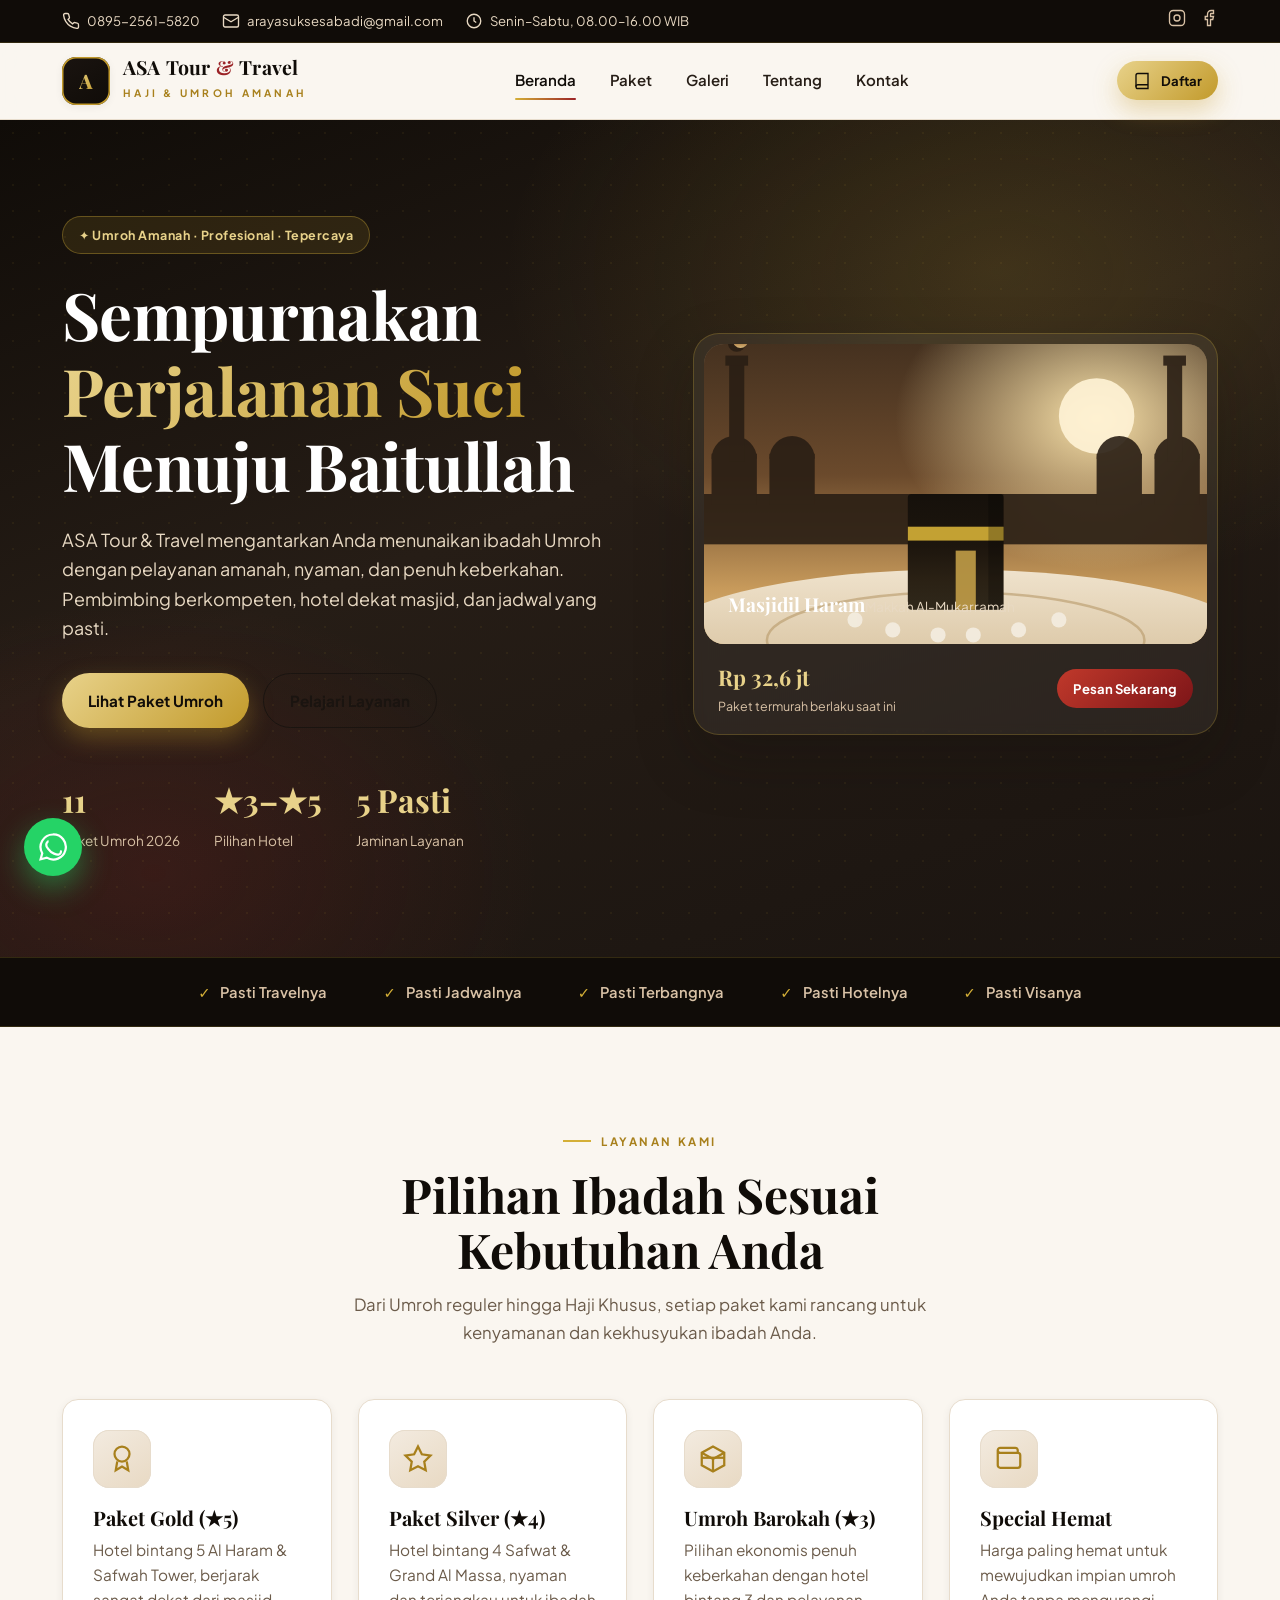
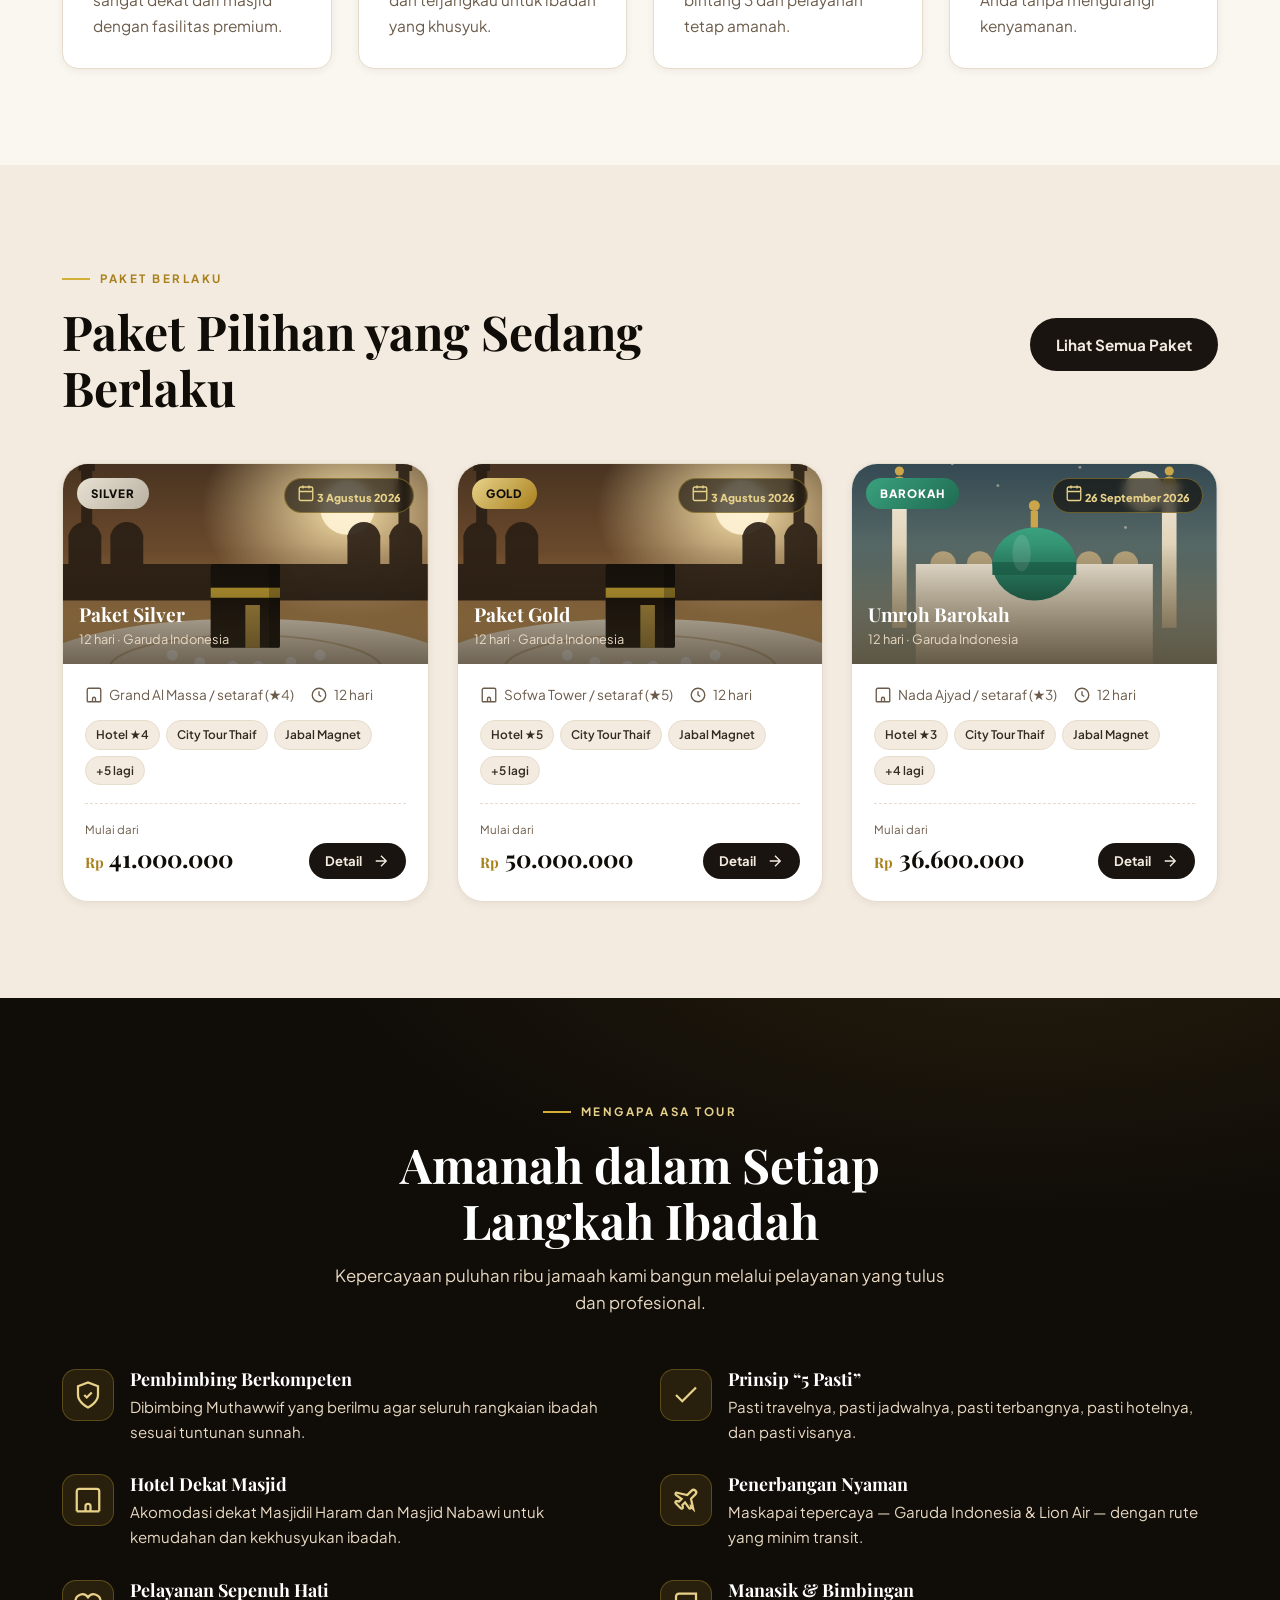
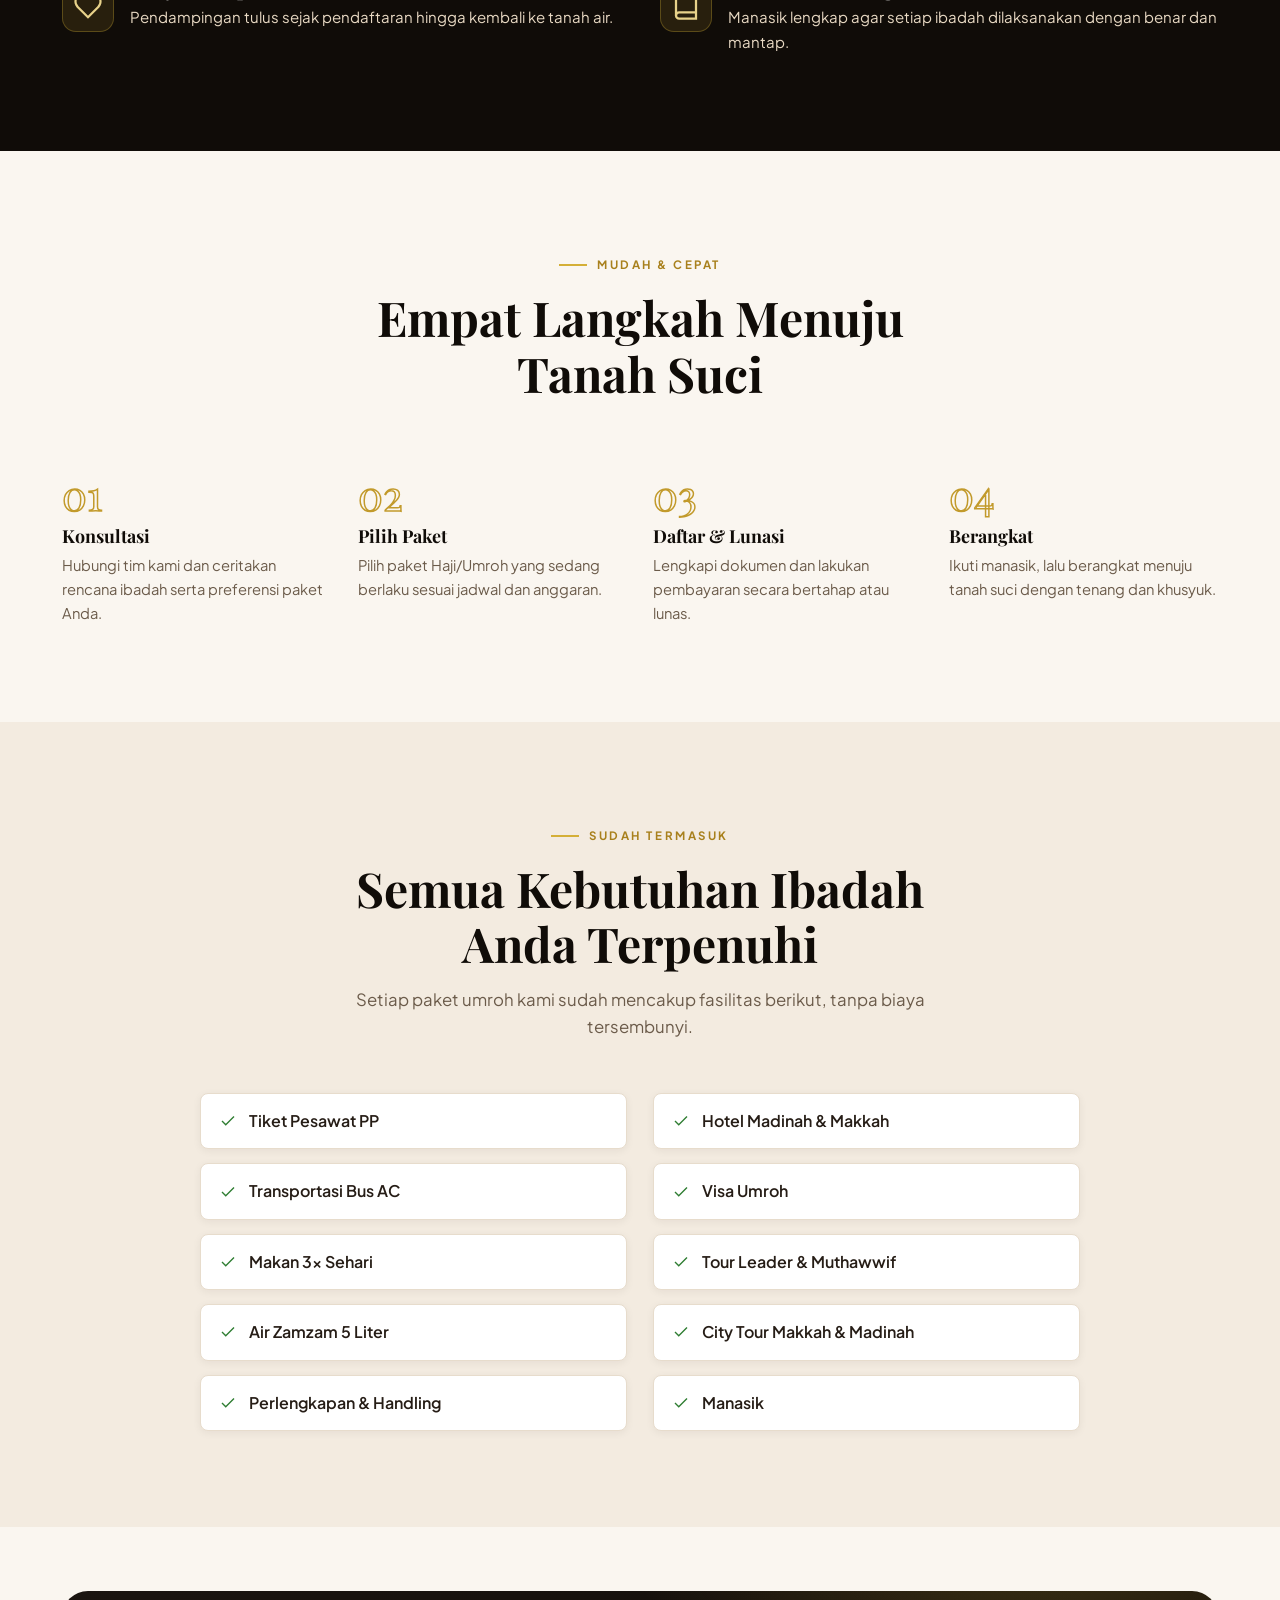
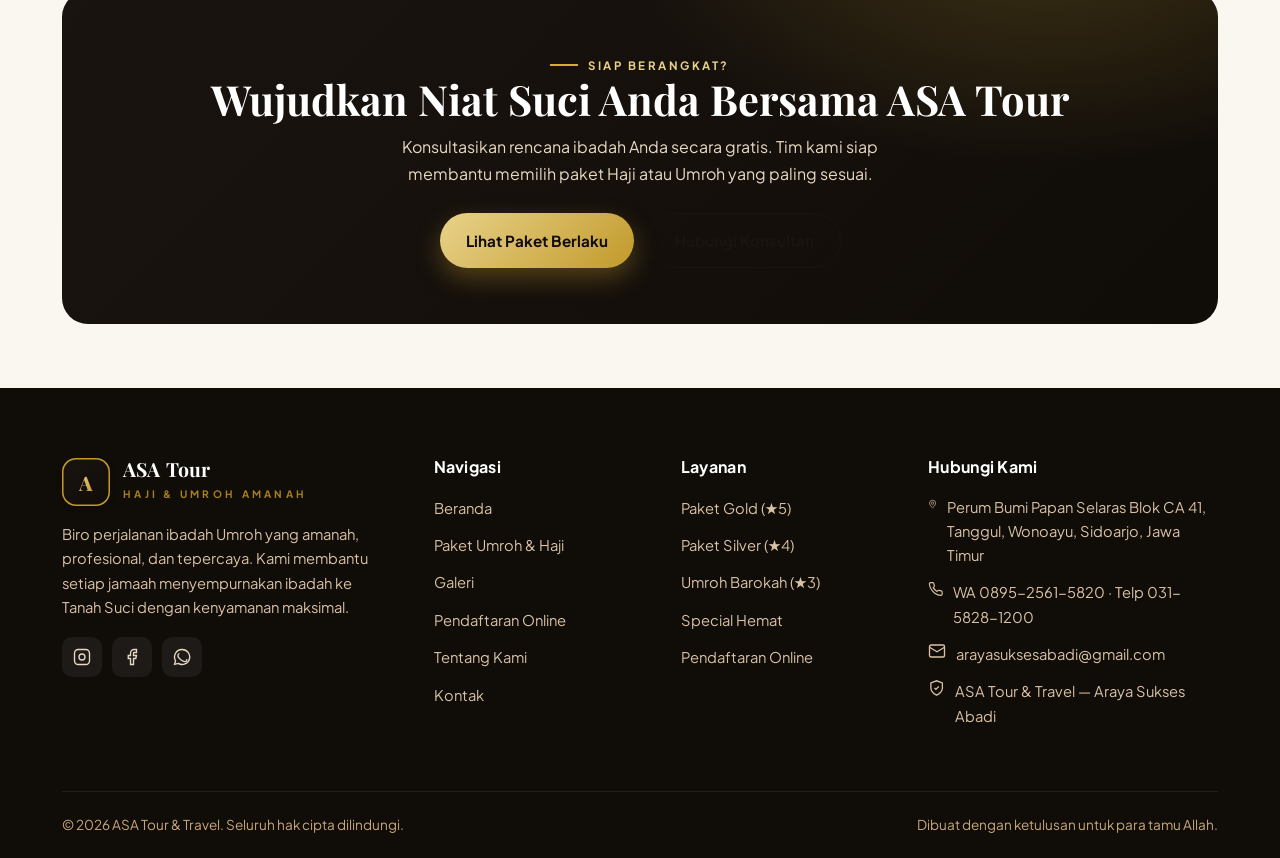
==== commit f1b6f44d: "feat: input data asli ASA, 11 paket umroh, foto real, hapus konten dummy - 11 paket umroh nyata (Gol" ====
--- a/index.html
+++ b/index.html
@@ -4,7 +4,7 @@
   <meta charset="UTF-8" />
   <meta name="viewport" content="width=device-width, initial-scale=1.0" />
   <title>ASA Tour &amp; Travel — Biro Perjalanan Haji &amp; Umroh Amanah</title>
-  <meta name="description" content="ASA Tour & Travel — biro perjalanan ibadah Haji & Umroh terpercaya. Paket Umroh & Haji Khusus dengan pelayanan amanah, hotel berbintang, dan pembimbing berpengalaman." />
+  <meta name="description" content="ASA Tour & Travel (Araya Sukses Abadi) — biro perjalanan ibadah Umroh amanah & tepercaya. Paket Gold, Silver, Barokah & Special Hemat 2026 dengan hotel dekat masjid dan pembimbing berkompeten." />
   <link rel="preconnect" href="https://fonts.googleapis.com" />
   <link rel="preconnect" href="https://fonts.gstatic.com" crossorigin />
   <link href="https://fonts.googleapis.com/css2?family=Playfair+Display:wght@500;600;700;800&family=Plus+Jakarta+Sans:wght@400;500;600;700;800&display=swap" rel="stylesheet" />
@@ -18,17 +18,17 @@
     <div class="container">
       <div class="hero-inner">
         <div class="hero-copy reveal">
-          <span class="hero-badge">✦ Berizin Resmi PPIU &amp; PIHK Kemenag RI</span>
+          <span class="hero-badge">✦ Umroh Amanah · Profesional · Tepercaya</span>
           <h1>Sempurnakan <span class="accent">Perjalanan Suci</span> Menuju Baitullah</h1>
-          <p class="lead">ASA Tour &amp; Travel mengantarkan Anda menunaikan ibadah Haji &amp; Umroh dengan pelayanan amanah, nyaman, dan penuh keberkahan. Pembimbing berpengalaman, hotel berbintang, dan jadwal yang pasti.</p>
+          <p class="lead">ASA Tour &amp; Travel mengantarkan Anda menunaikan ibadah Umroh dengan pelayanan amanah, nyaman, dan penuh keberkahan. Pembimbing berkompeten, hotel dekat masjid, dan jadwal yang pasti.</p>
           <div class="hero-actions">
-            <a href="paket.html" class="btn btn-gold">Lihat Paket Berlaku</a>
+            <a href="paket.html" class="btn btn-gold">Lihat Paket Umroh</a>
             <a href="#layanan" class="btn btn-ghost">Pelajari Layanan</a>
           </div>
           <div class="hero-stats">
-            <div class="stat"><b>15+</b><span>Tahun Pengalaman</span></div>
-            <div class="stat"><b>25.000+</b><span>Jamaah Terlayani</span></div>
-            <div class="stat"><b>4.9/5</b><span>Rating Kepuasan</span></div>
+            <div class="stat"><b>11</b><span>Paket Umroh 2026</span></div>
+            <div class="stat"><b>★3–★5</b><span>Pilihan Hotel</span></div>
+            <div class="stat"><b>5 Pasti</b><span>Jaminan Layanan</span></div>
           </div>
         </div>
         <div class="hero-visual reveal">
@@ -49,11 +49,11 @@
   <!-- ===================== TRUST STRIP ===================== -->
   <div class="trust">
     <div class="container">
-      <span class="t-item"><span class="ic">✓</span> Izin Resmi Kemenag RI</span>
-      <span class="t-item"><span class="ic">✓</span> Pembimbing Bersertifikat</span>
-      <span class="t-item"><span class="ic">✓</span> Hotel Dekat Masjid</span>
-      <span class="t-item"><span class="ic">✓</span> Dana Aman &amp; Transparan</span>
-      <span class="t-item"><span class="ic">✓</span> Tanpa Biaya Tersembunyi</span>
+      <span class="t-item"><span class="ic">✓</span> Pasti Travelnya</span>
+      <span class="t-item"><span class="ic">✓</span> Pasti Jadwalnya</span>
+      <span class="t-item"><span class="ic">✓</span> Pasti Terbangnya</span>
+      <span class="t-item"><span class="ic">✓</span> Pasti Hotelnya</span>
+      <span class="t-item"><span class="ic">✓</span> Pasti Visanya</span>
     </div>
   </div>
 
@@ -106,14 +106,15 @@
     </div>
   </section>
 
-  <!-- ===================== TESTIMONI ===================== -->
+  <!-- ===================== FASILITAS TERMASUK ===================== -->
   <section class="section bg-alt">
     <div class="container">
       <div class="section-head center reveal">
-        <span class="eyebrow">Kata Jamaah</span>
-        <h2>Cerita dari Para Tamu Allah</h2>
+        <span class="eyebrow">Sudah Termasuk</span>
+        <h2>Semua Kebutuhan Ibadah Anda Terpenuhi</h2>
+        <p>Setiap paket umroh kami sudah mencakup fasilitas berikut, tanpa biaya tersembunyi.</p>
       </div>
-      <div class="grid grid-3" id="testi"></div>
+      <div class="inclusions-grid" id="inclusions"></div>
     </div>
   </section>
 
--- a/assets/css/style.css
+++ b/assets/css/style.css
@@ -275,6 +275,26 @@
 }
 .card h3 { font-size: 1.25rem; margin-bottom: 8px; }
 .card p { color: var(--text-soft); font-size: .96rem; }
+
+/* ----------------------------- Inclusions ----------------------------- */
+.inclusions-grid { display: grid; grid-template-columns: repeat(2, 1fr); gap: 14px 26px; max-width: 880px; margin: 0 auto; }
+.inc-item { display: flex; align-items: center; gap: 12px; background: var(--surface); border: 1px solid var(--border); border-radius: var(--radius-sm); padding: 14px 18px; box-shadow: var(--shadow-sm); font-weight: 600; color: var(--ink-700); }
+.inc-item .icon { color: #2e7d32; flex-shrink: 0; }
+.misi-list { display: grid; gap: 10px; margin-top: 6px; }
+.misi-list li { position: relative; padding-left: 20px; color: var(--text-soft); font-size: .95rem; }
+.misi-list li::before { content: ""; position: absolute; left: 0; top: 9px; width: 8px; height: 8px; border-radius: 50%; background: var(--gold-500); }
+.misi-list li b { color: var(--ink-800); }
+.price-info { display: grid; grid-template-columns: 1.4fr 1fr; gap: 24px; }
+.price-card { background: var(--surface); border: 1px solid var(--border); border-radius: var(--radius); padding: 28px 30px; box-shadow: var(--shadow-sm); }
+.price-card h3 { font-size: 1.25rem; margin-bottom: 14px; }
+.price-list { display: grid; gap: 9px; }
+.price-list li { position: relative; padding-left: 28px; color: var(--ink-700); font-size: .96rem; }
+.price-list li::before { position: absolute; left: 0; top: -1px; font-weight: 800; }
+.price-list.yes li::before { content: "✓"; color: #2e7d32; }
+.price-list.no li::before { content: "✕"; color: var(--red-500); }
+.price-nb { margin-top: 22px; background: var(--surface); border: 1px solid var(--border); border-left: 4px solid var(--gold-400); border-radius: var(--radius-sm); padding: 16px 20px; font-size: .88rem; color: var(--text-soft); }
+@media (max-width: 760px) { .price-info { grid-template-columns: 1fr; } }
+@media (max-width: 760px) { .inclusions-grid { grid-template-columns: 1fr; } }
 
 /* ----------------------------- Registration ----------------------------- */
 .register-grid { display: grid; grid-template-columns: 1.5fr 1fr; gap: 34px; align-items: start; }
@@ -378,6 +398,12 @@
 }
 .pkg-type.haji { background: linear-gradient(135deg, var(--gold-400), var(--gold-600)); color: var(--ink-900); }
 .pkg-type.umroh { background: linear-gradient(135deg, var(--red-400), var(--red-600)); }
+.pkg-type.tier-gold { background: linear-gradient(135deg, var(--gold-300), var(--gold-600)); color: var(--ink-900); }
+.pkg-type.tier-silver { background: linear-gradient(135deg, #e9e2d4, #b8b0a0); color: var(--ink-900); }
+.pkg-type.tier-barokah { background: linear-gradient(135deg, #3aa17e, #1f6b52); color: #fff; }
+.pkg-type.tier-hemat { background: linear-gradient(135deg, var(--red-400), var(--red-600)); color: #fff; }
+.pkg-type.tier-umroh { background: linear-gradient(135deg, var(--red-400), var(--red-600)); color: #fff; }
+.pkg-type.tier-haji { background: linear-gradient(135deg, var(--gold-400), var(--gold-600)); color: var(--ink-900); }
 .pkg-flag {
   position: absolute; top: 14px; right: 14px; z-index: 3; padding: 5px 12px; border-radius: 999px;
   font-size: .68rem; font-weight: 800; background: rgba(16,12,8,.62); color: var(--gold-300);
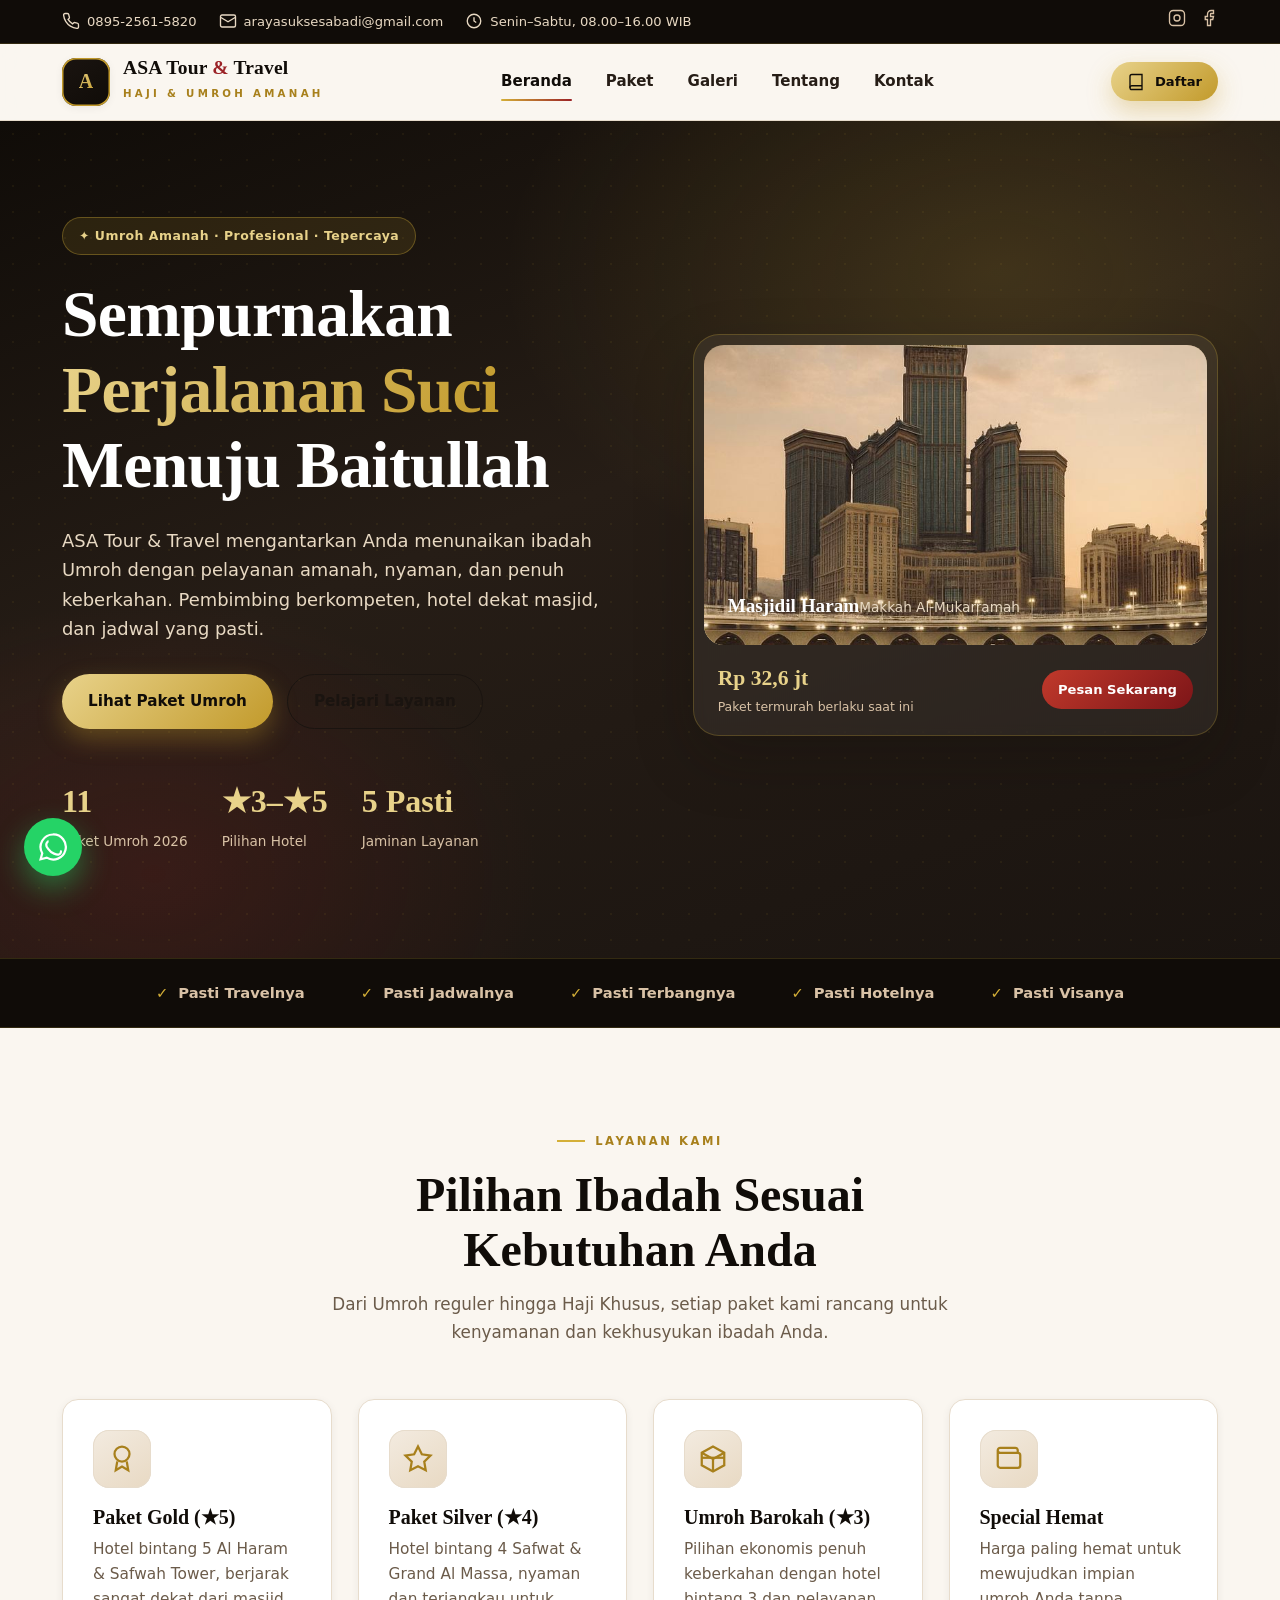
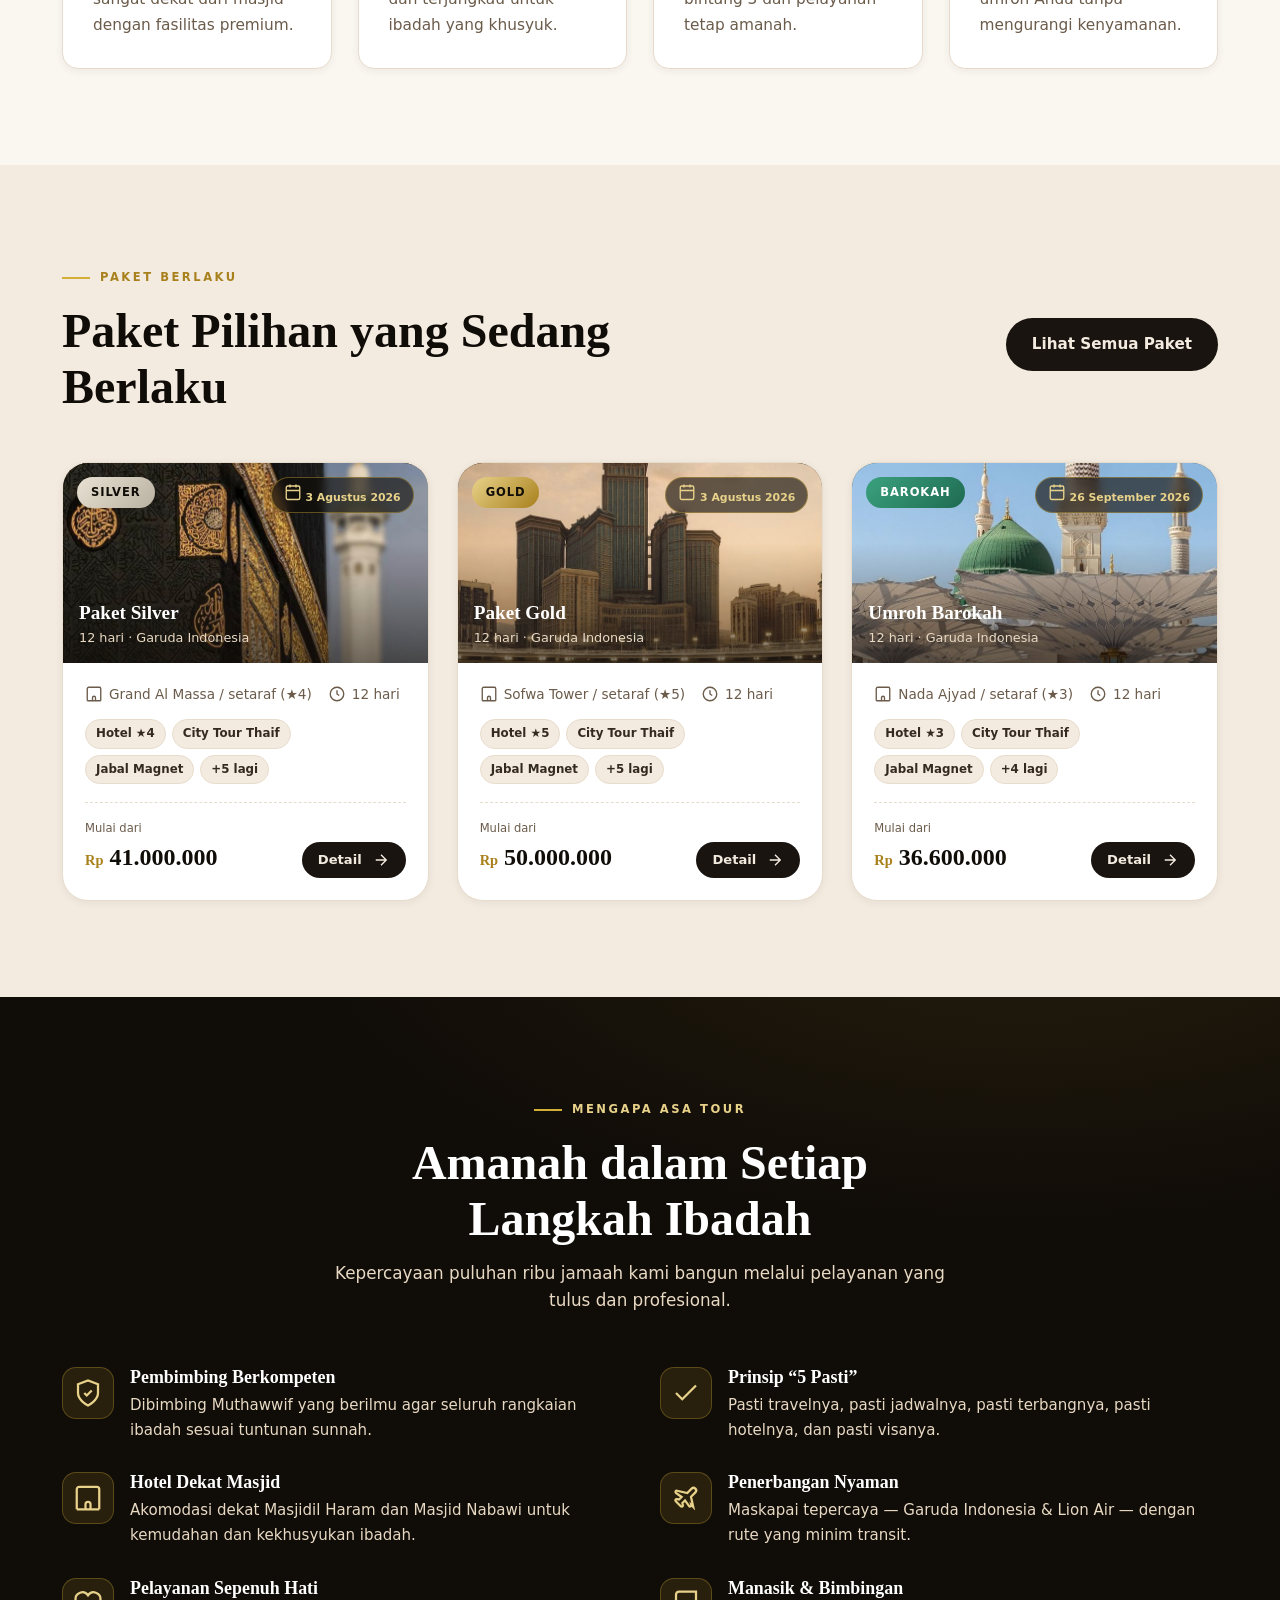
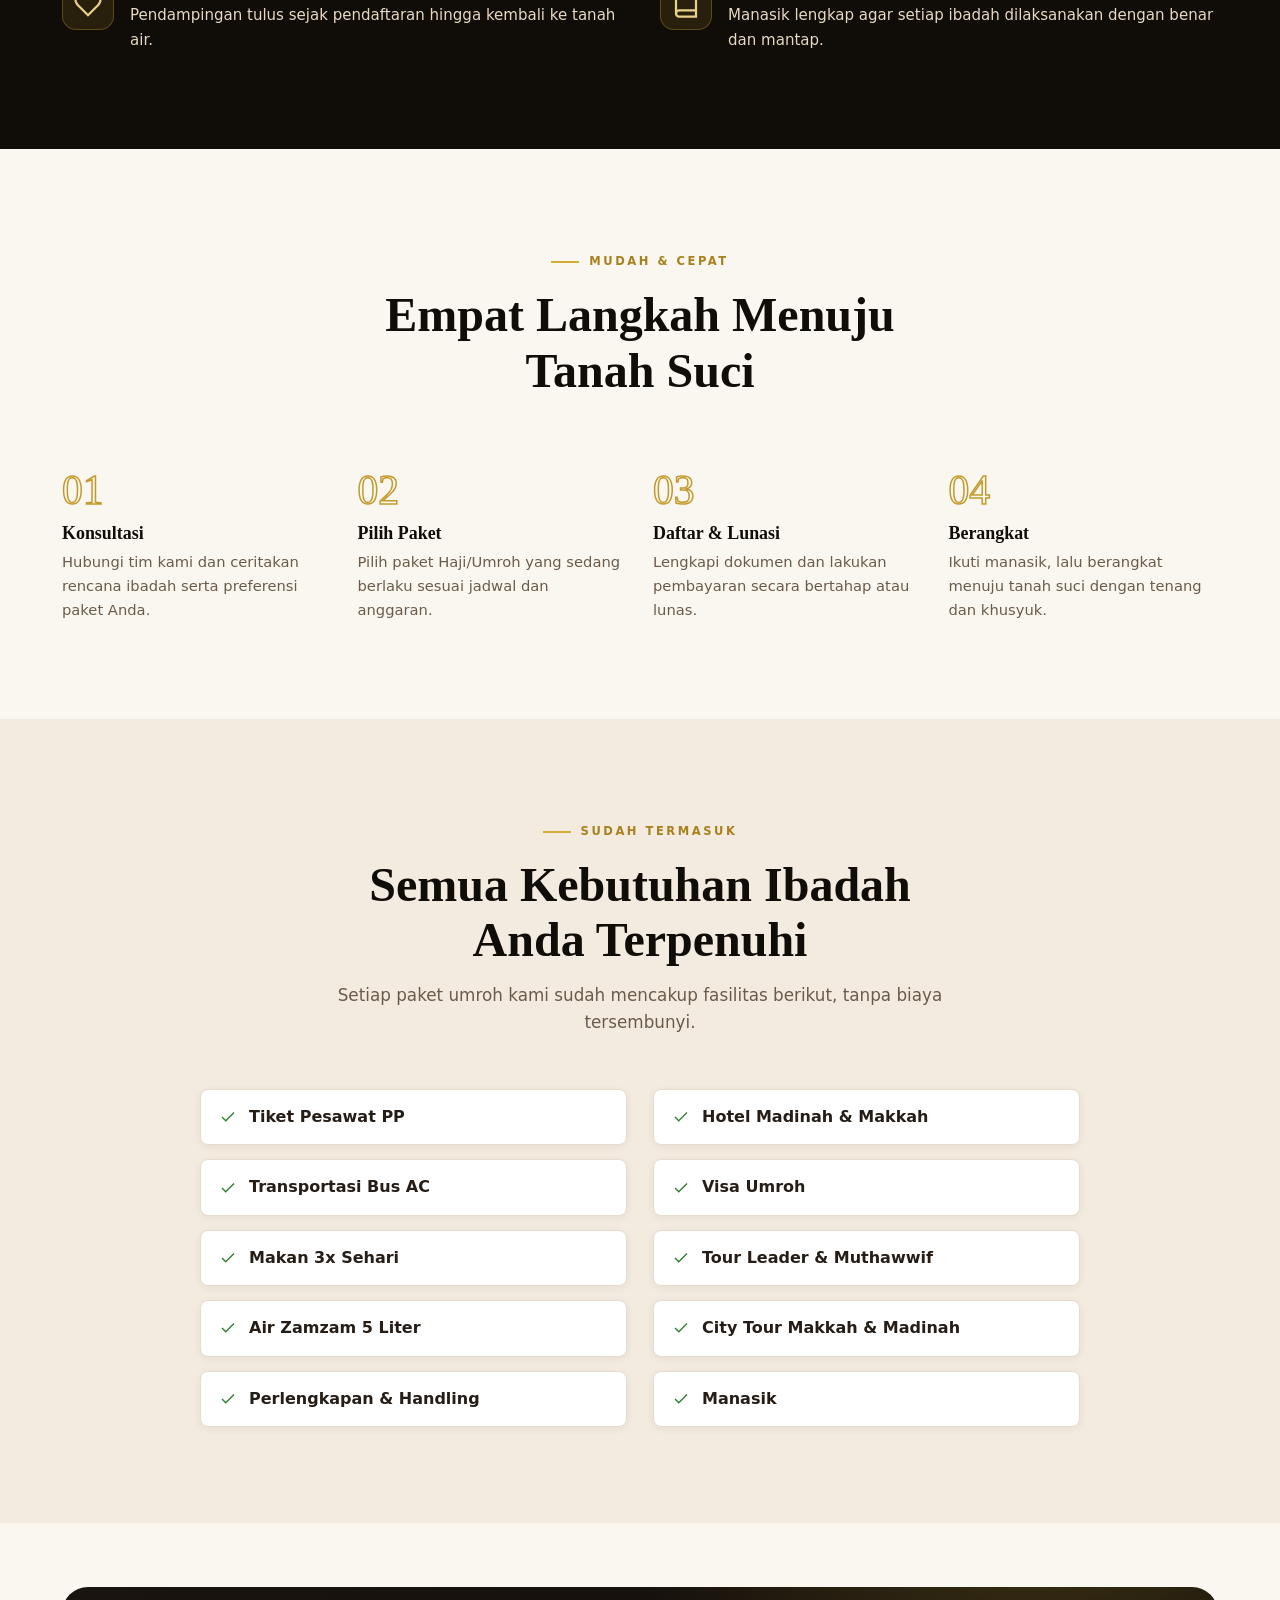
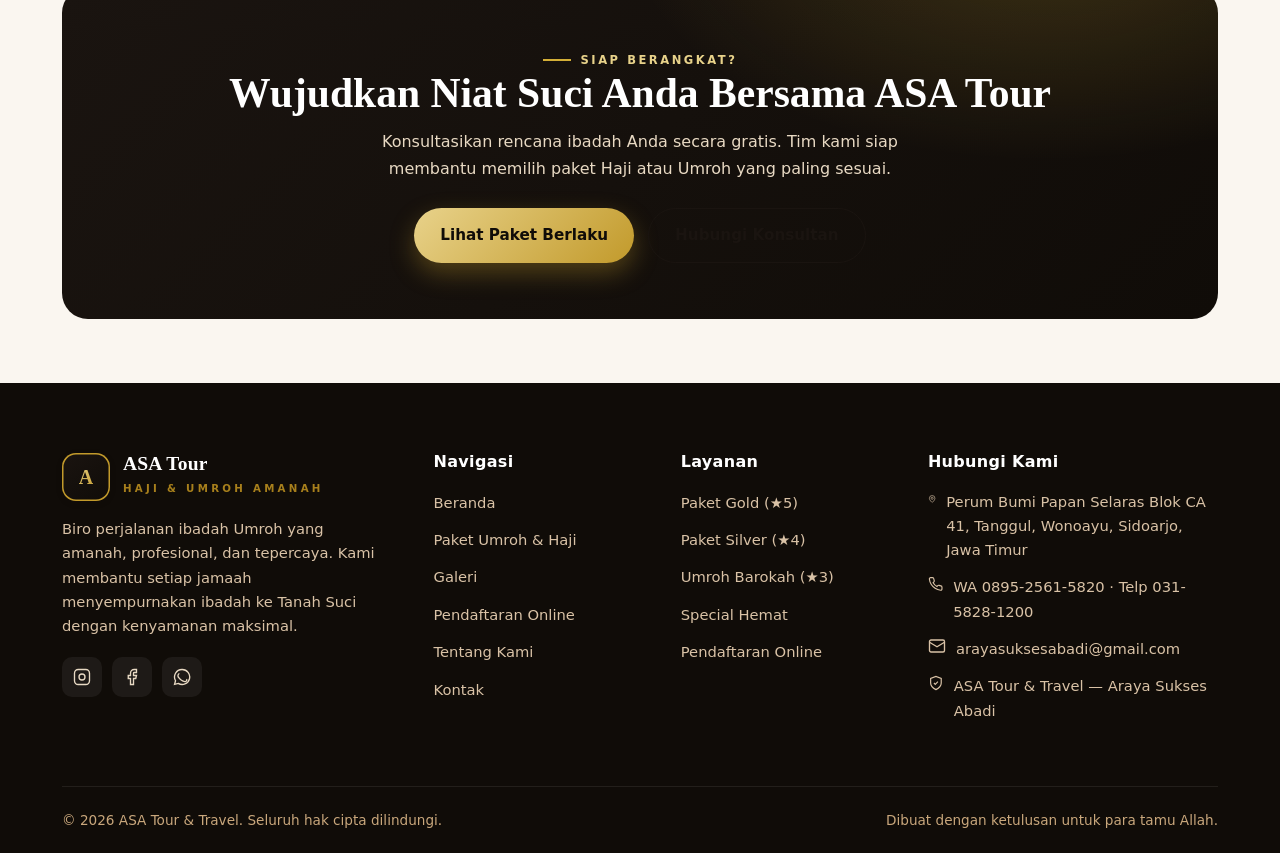
==== commit 35f5f356: "security: hardening menyeluruh (XSS, CSP, inline handlers, URL encoding) - escape semua data dinamis" ====
--- a/index.html
+++ b/index.html
@@ -2,6 +2,7 @@
 <html lang="id">
 <head>
   <meta charset="UTF-8" />
+  <meta http-equiv="Content-Security-Policy" content="default-src 'self'; script-src 'self'; style-src 'self' 'unsafe-inline' https://fonts.googleapis.com; font-src 'self' https://fonts.gstatic.com; img-src 'self' data: https:; frame-src https://www.google.com https://maps.google.com; connect-src 'self'; base-uri 'self'; object-src 'none'; form-action 'self'; upgrade-insecure-requests" />
   <meta name="viewport" content="width=device-width, initial-scale=1.0" />
   <title>ASA Tour &amp; Travel — Biro Perjalanan Haji &amp; Umroh Amanah</title>
   <meta name="description" content="ASA Tour & Travel (Araya Sukses Abadi) — biro perjalanan ibadah Umroh amanah & tepercaya. Paket Gold, Silver, Barokah & Special Hemat 2026 dengan hotel dekat masjid dan pembimbing berkompeten." />
--- a/assets/css/style.css
+++ b/assets/css/style.css
@@ -563,7 +563,10 @@
 .info-item .ii-ic { width: 48px; height: 48px; border-radius: 12px; flex-shrink: 0; display: grid; place-items: center; background: var(--bg-alt); color: var(--gold-600); border: 1px solid var(--border); }
 .info-item b { display: block; }
 .info-item span { color: var(--text-soft); font-size: .92rem; }
-.map-embed { height: 280px; border-radius: var(--radius); margin-top: 26px; background: linear-gradient(135deg, var(--milk-200), var(--milk-400)); display: grid; place-items: center; color: var(--ink-700); border: 1px solid var(--border); }
+.map-embed { margin-top: 26px; border-radius: var(--radius); overflow: hidden; border: 1px solid var(--border); box-shadow: var(--shadow-sm); }
+.map-embed iframe { display: block; width: 100%; height: 300px; border: 0; }
+.map-link { display: inline-flex; align-items: center; gap: 6px; margin-top: 12px; font-weight: 700; color: var(--gold-600); }
+.map-link:hover { color: var(--red-500); }
 
 /* ----------------------------- About ----------------------------- */
 .about-grid { display: grid; grid-template-columns: 1fr 1fr; gap: 50px; align-items: center; }
